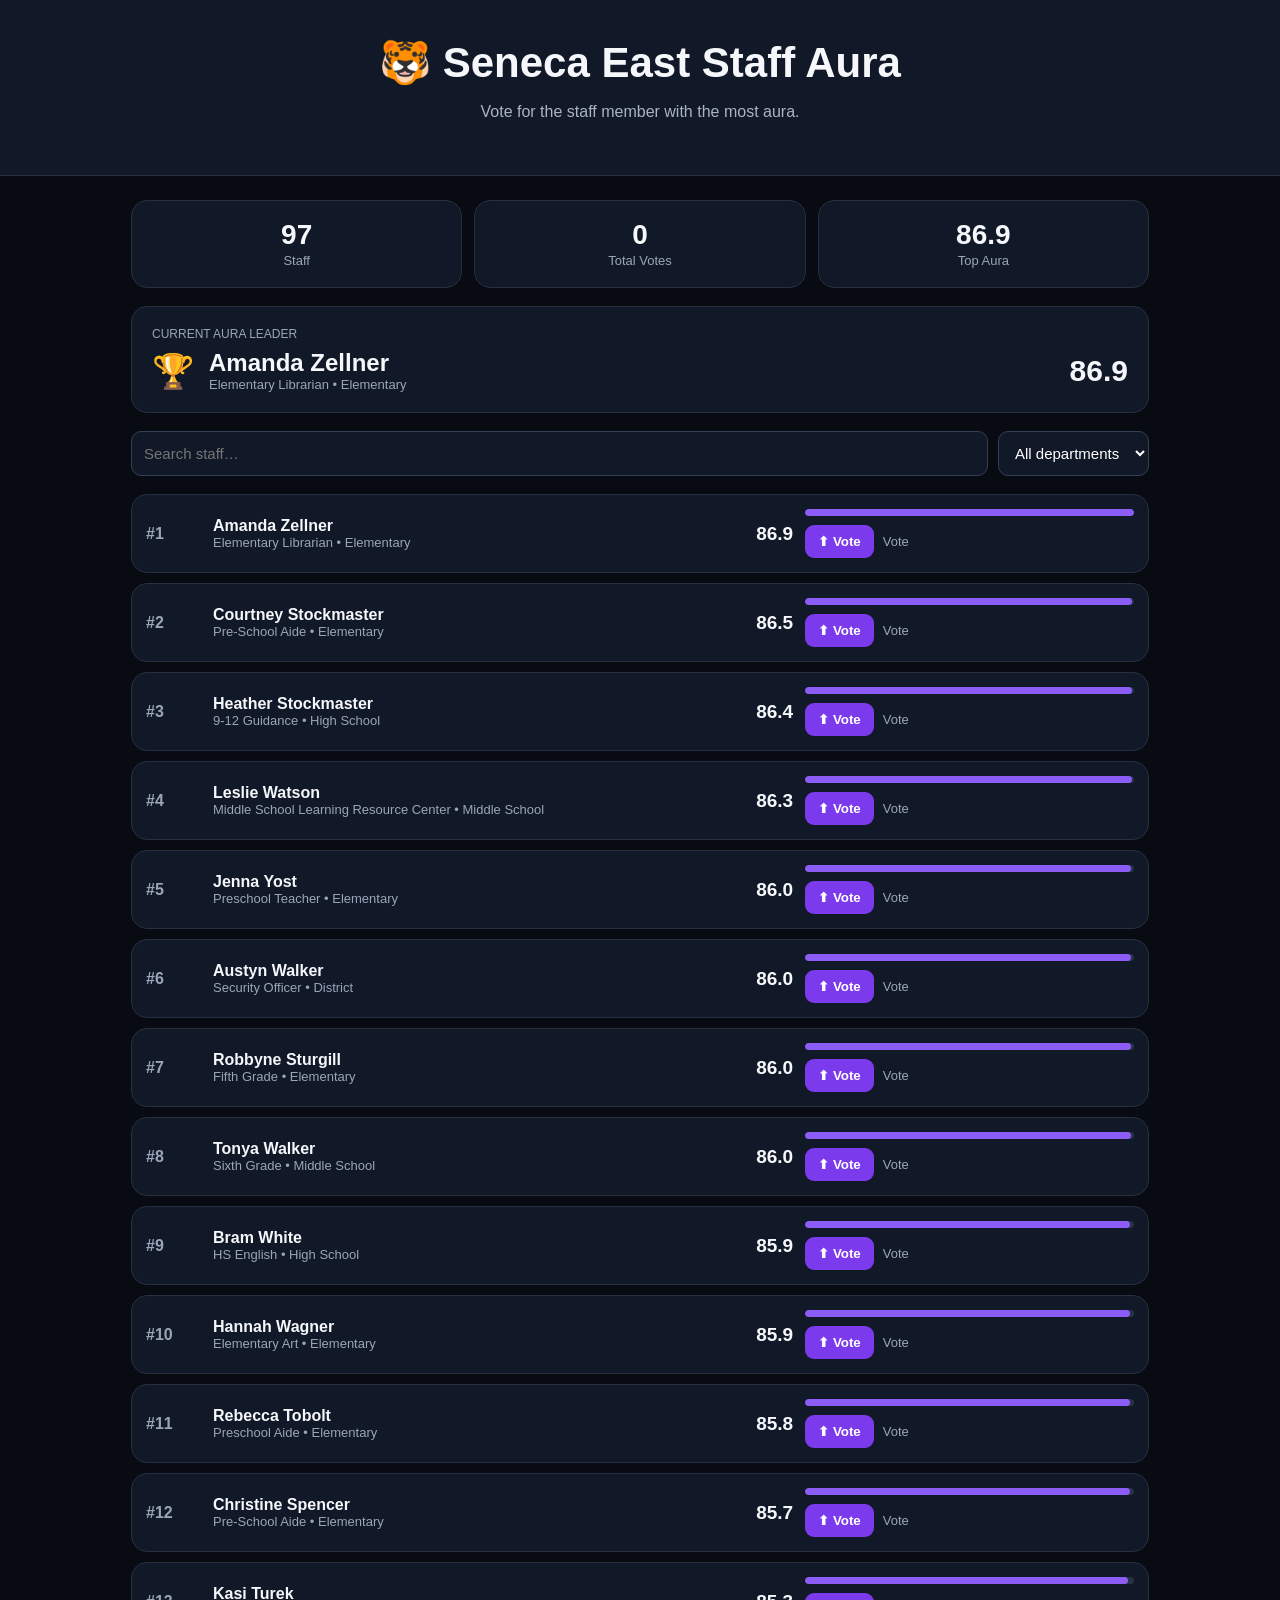
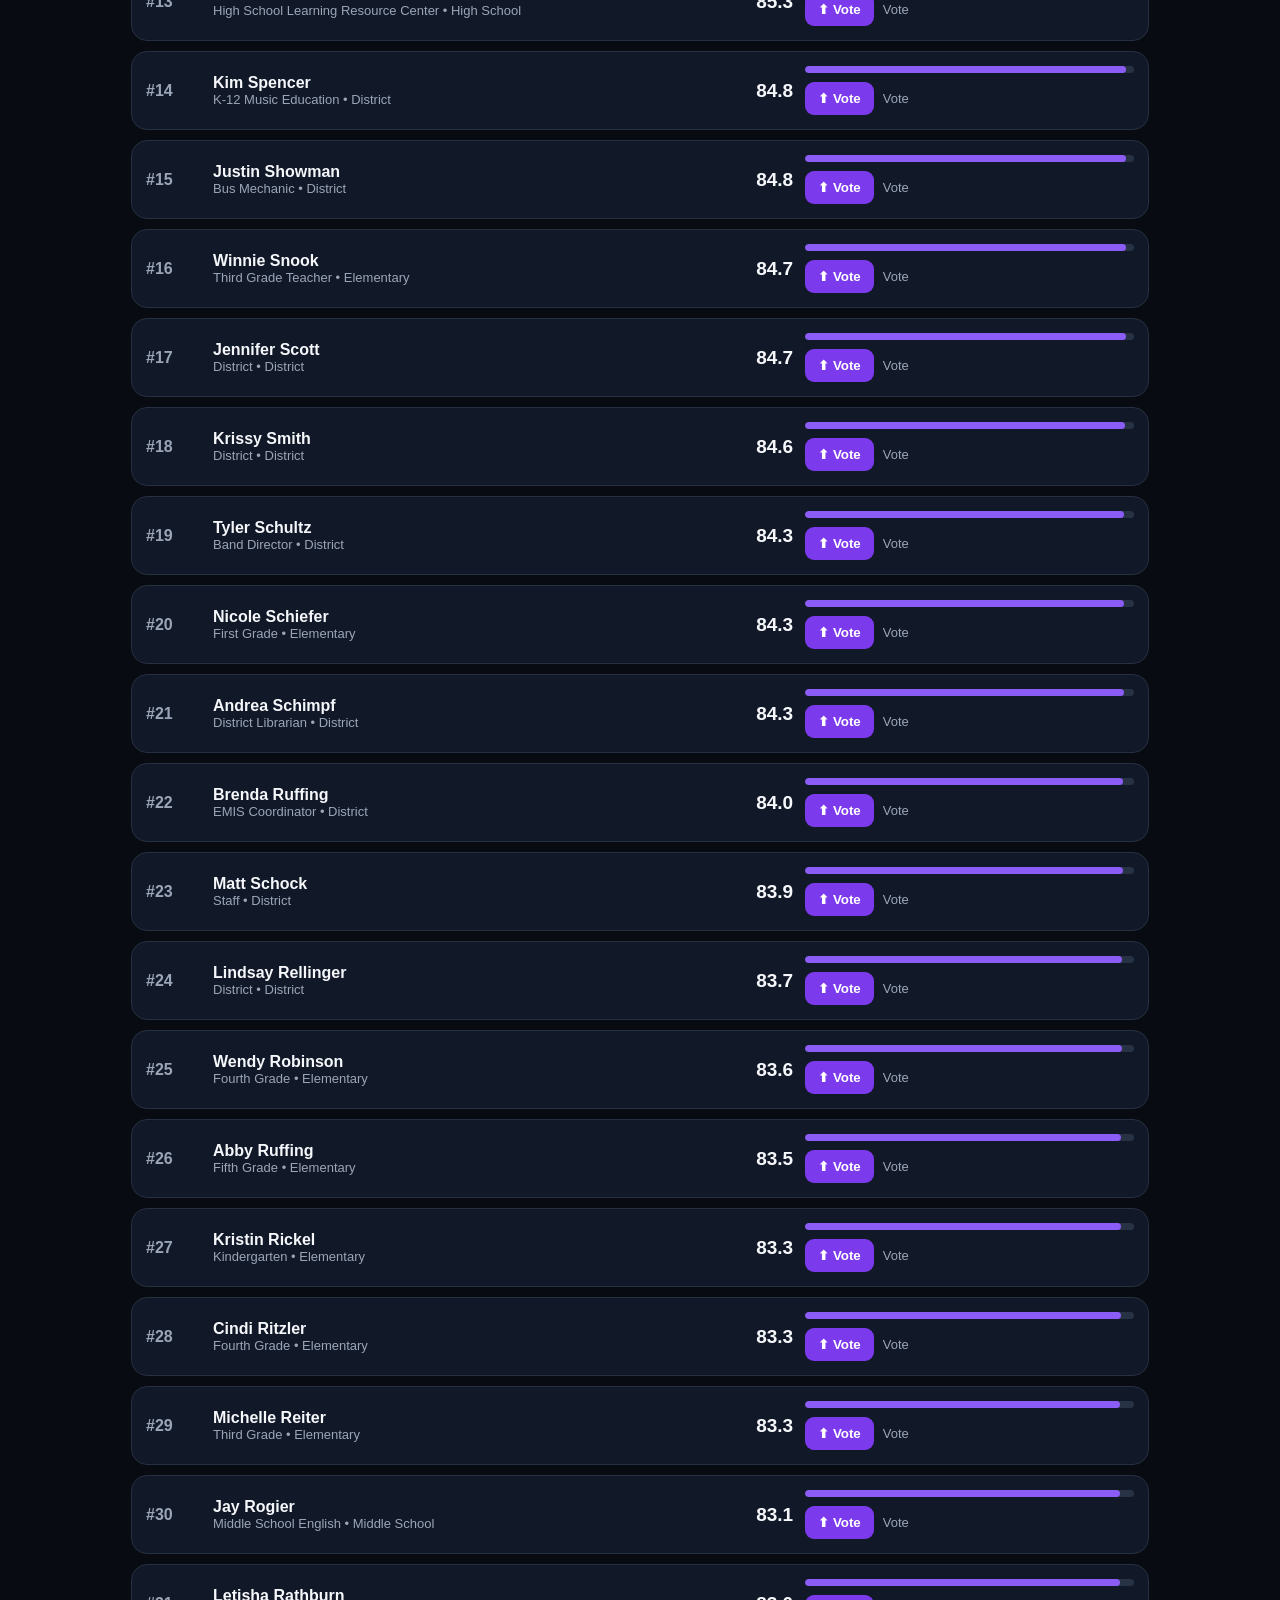
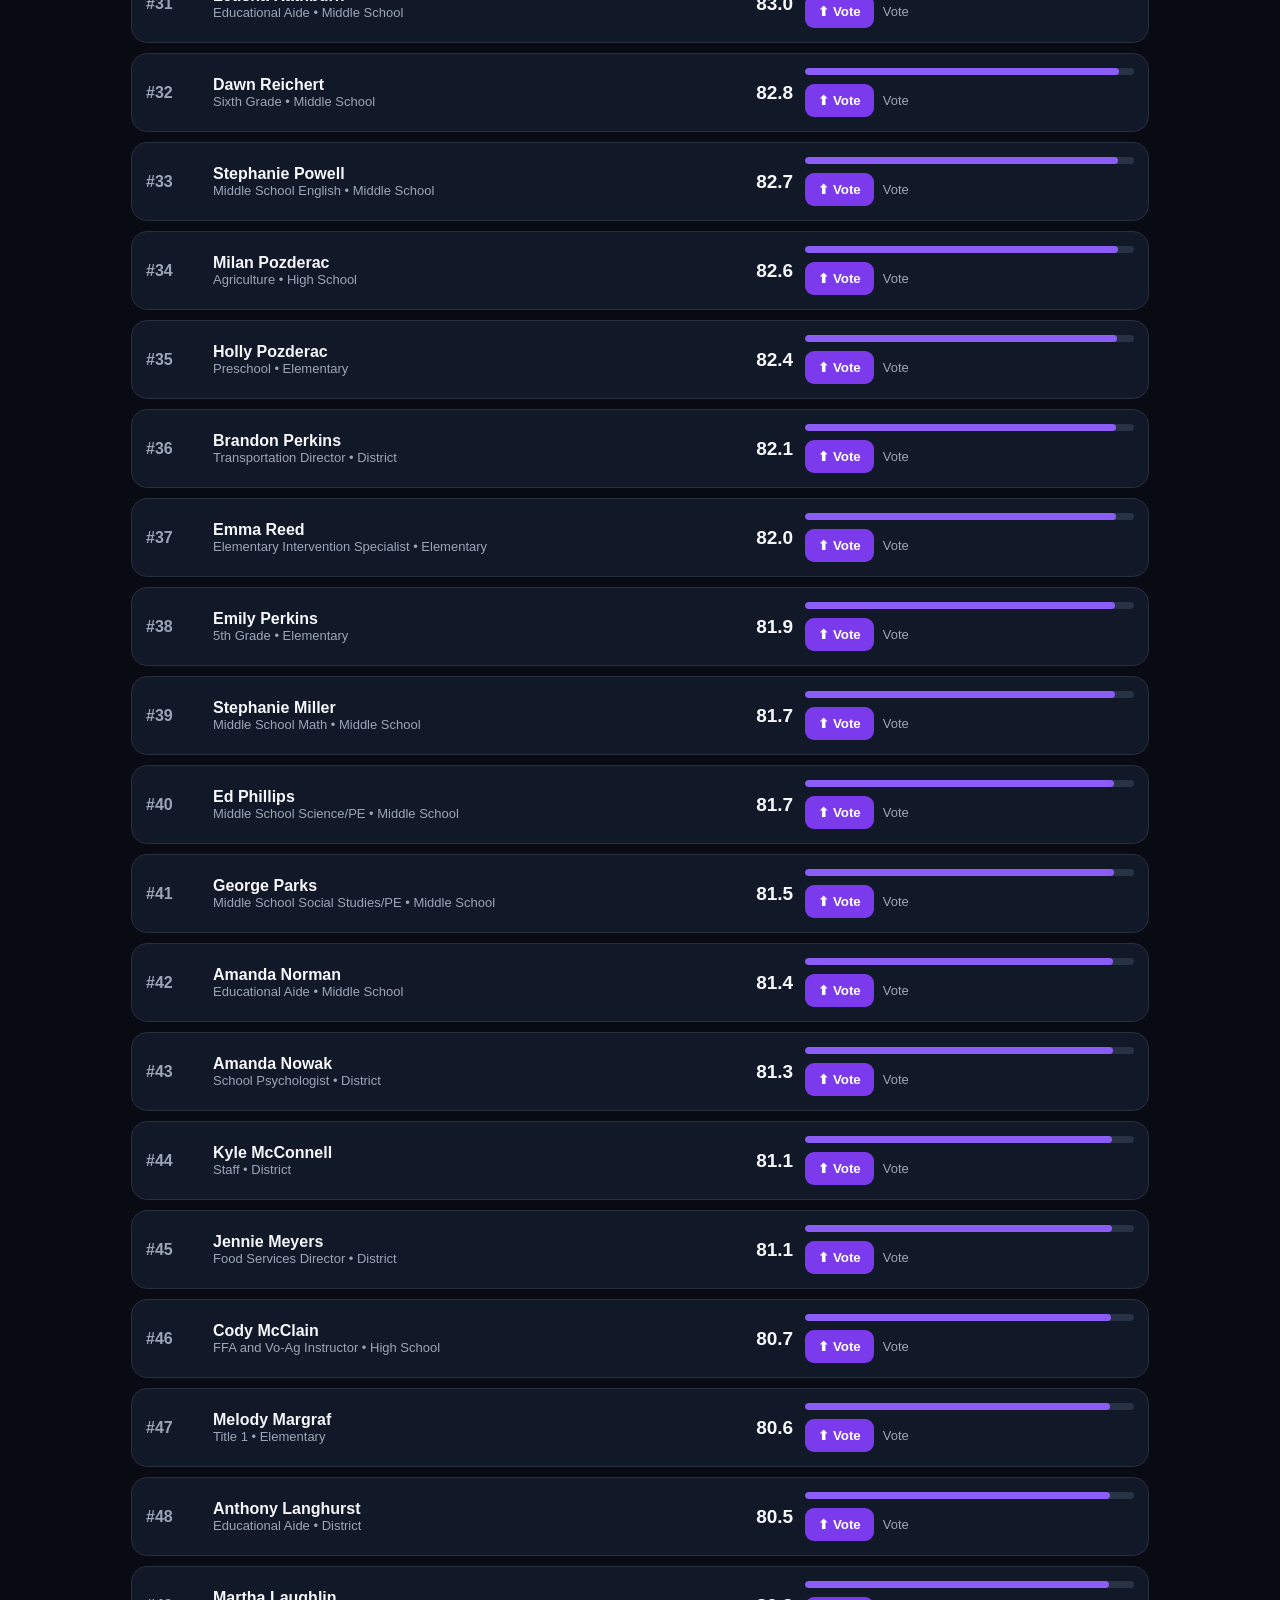
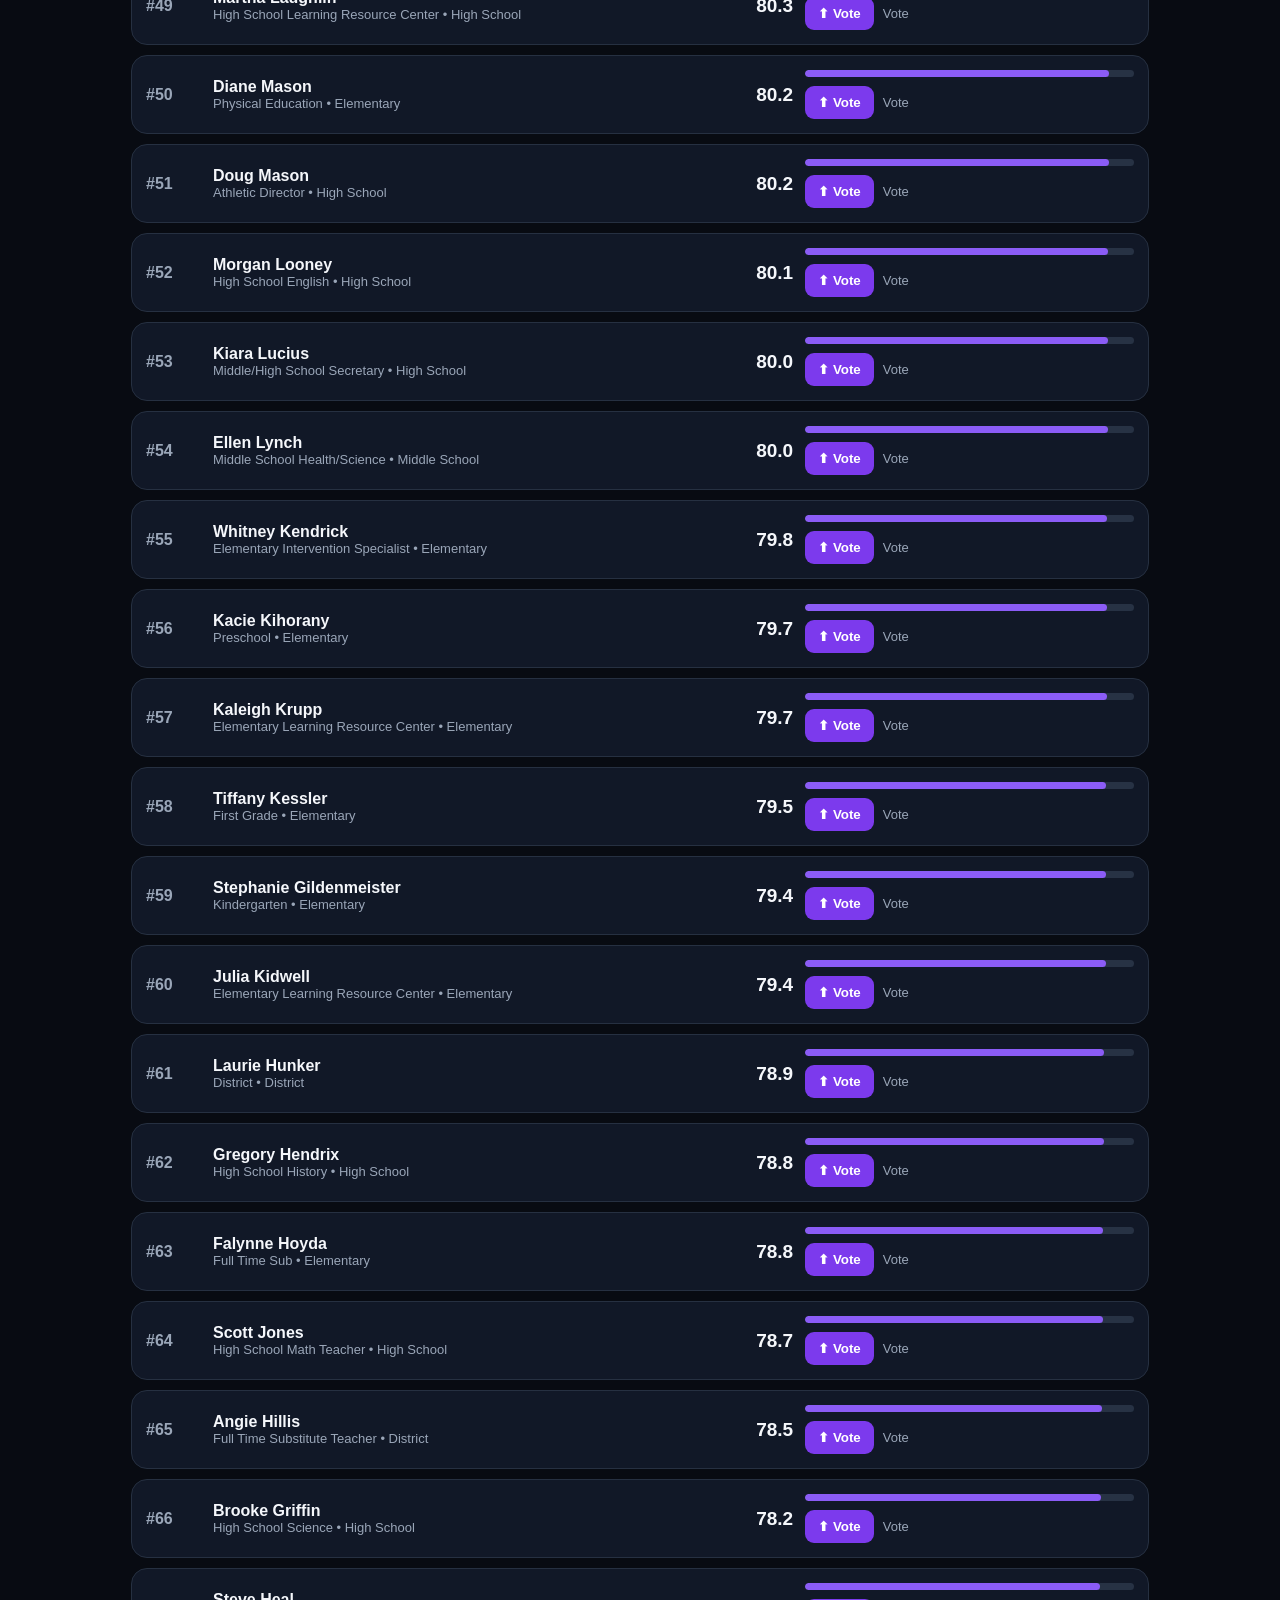
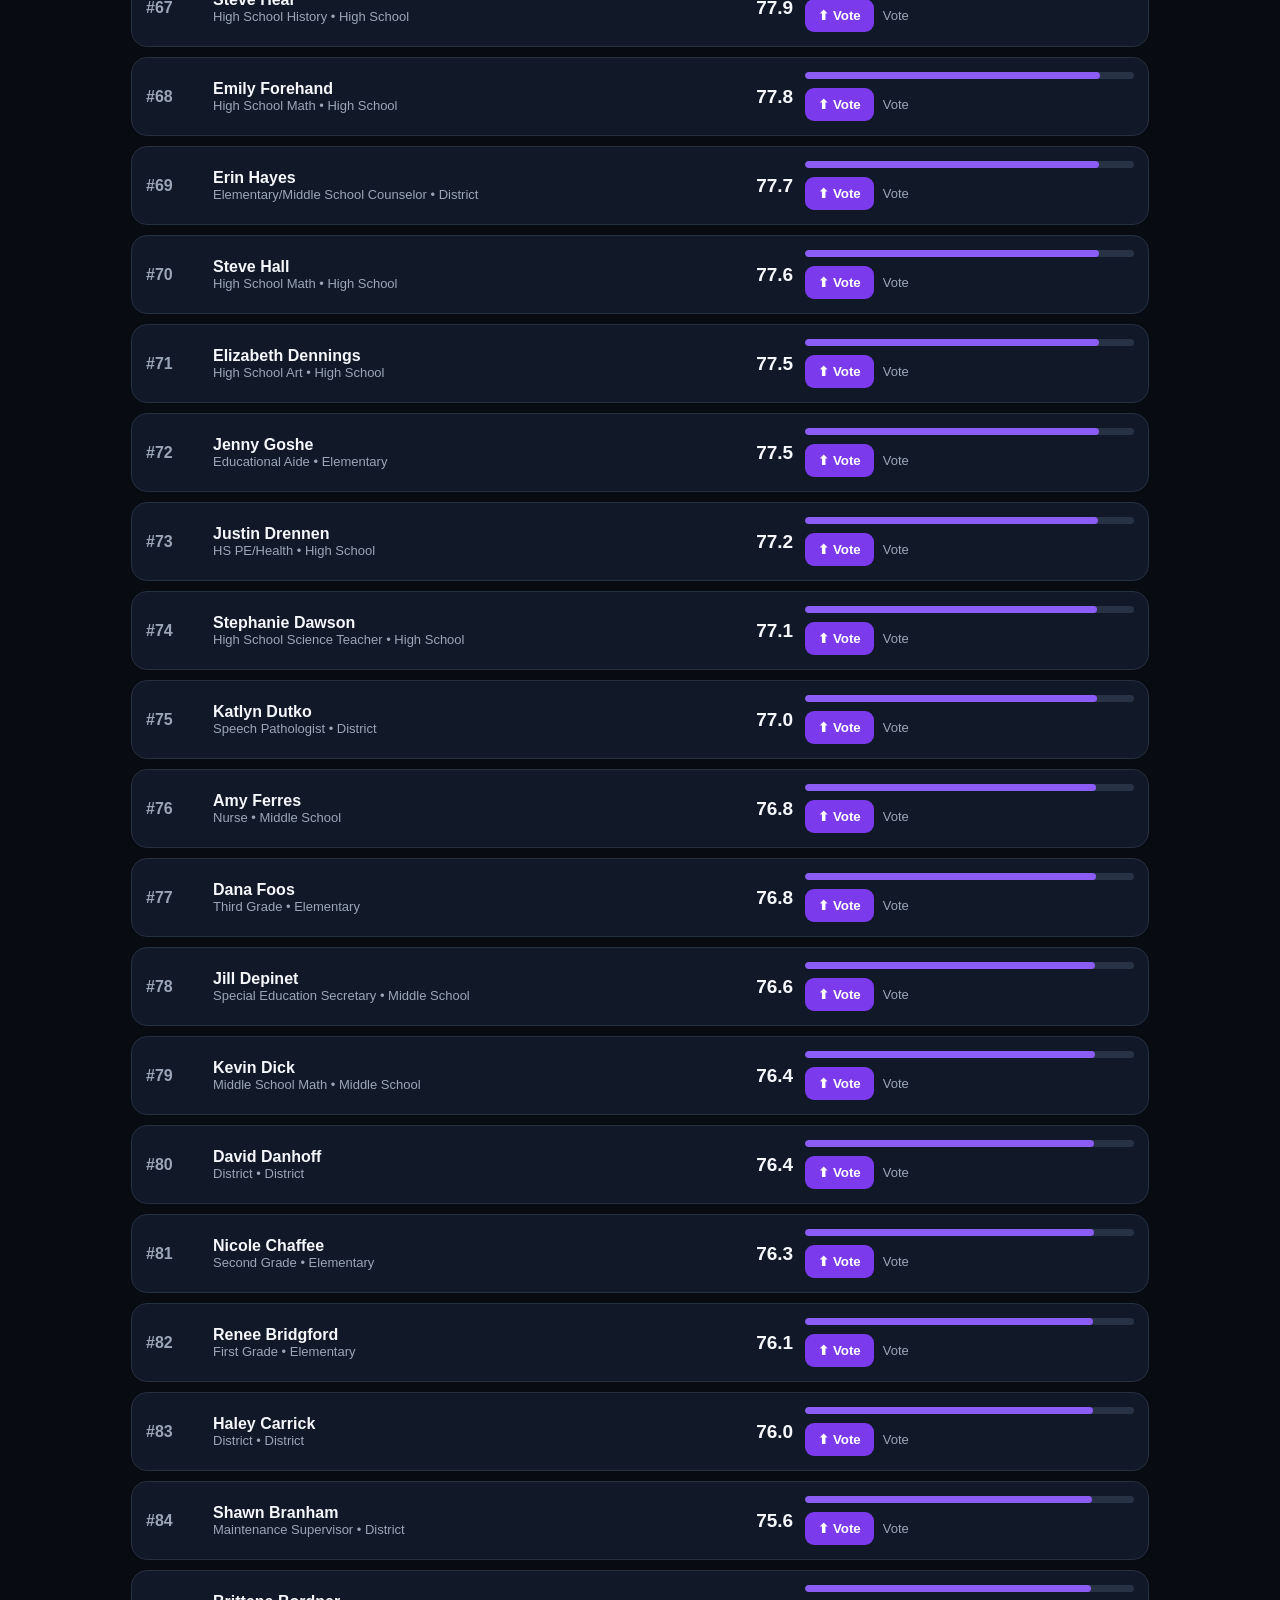
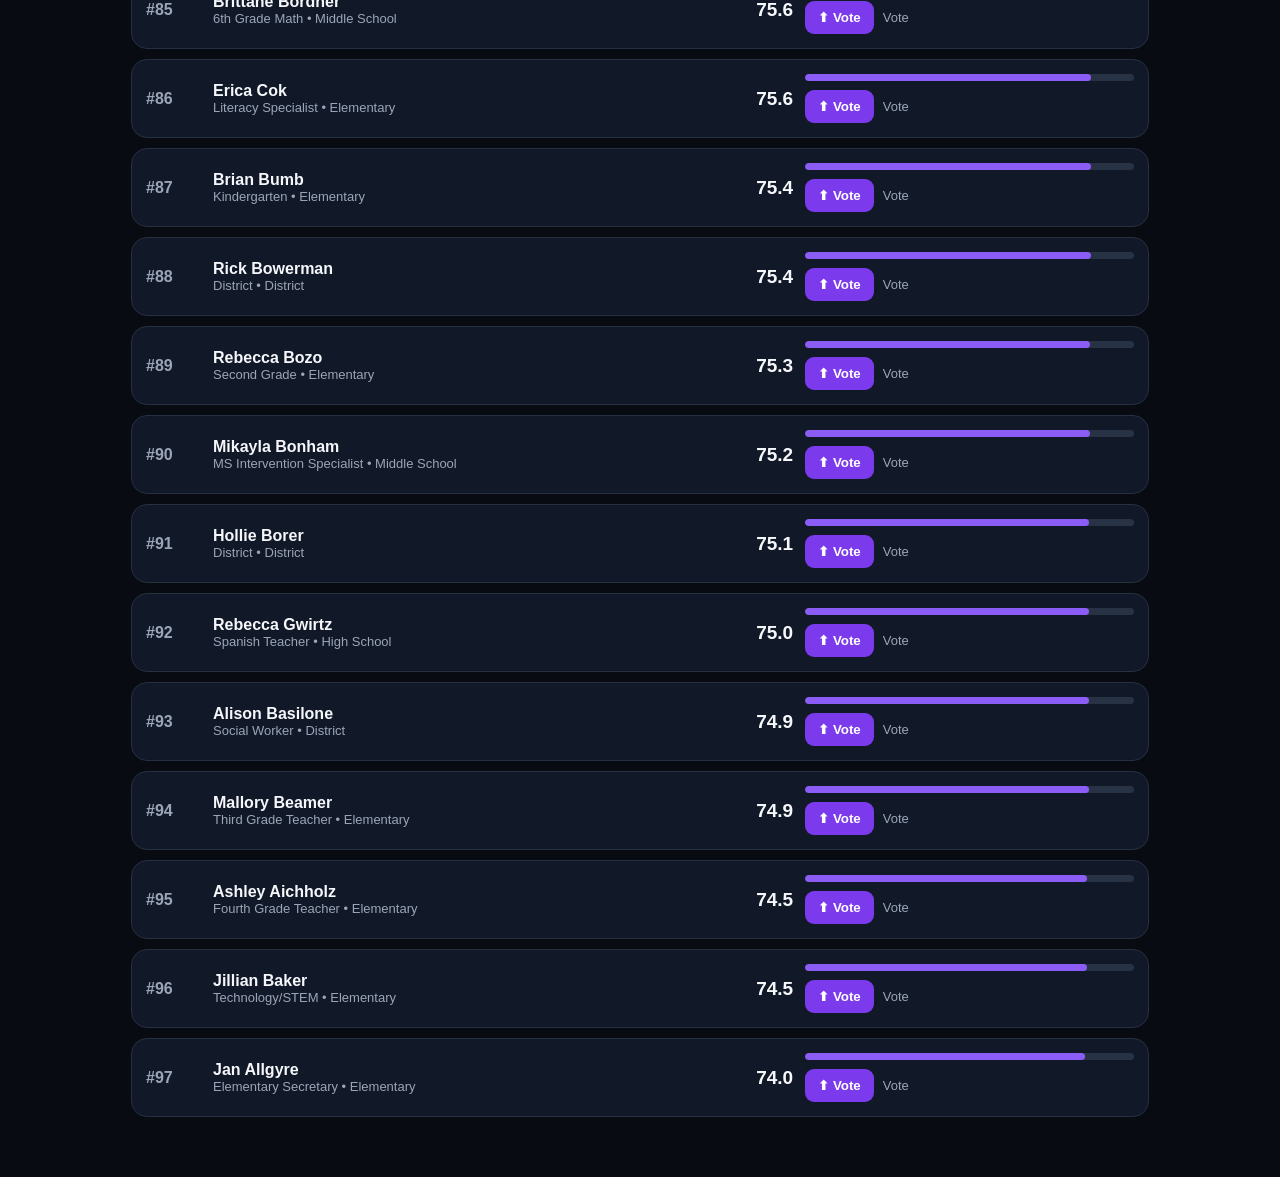
==== index.html @ 2eebb4d9 "Update index.html" ====
<!doctype html>
<html lang="en">
<head>
<meta charset="utf-8">
<meta name="viewport" content="width=device-width,initial-scale=1">
<title>Seneca East Staff Aura</title>
<style>
*{box-sizing:border-box}body{margin:0;font-family:Arial,sans-serif;background:#080b12;color:#f5f7fb}
header{text-align:center;padding:38px 16px;background:#111827;border-bottom:1px solid #263041}
h1{margin:0;font-size:42px}.sub{color:#aab4c4}
.wrap{max-width:1050px;margin:auto;padding:24px 16px 60px}
.stats{display:grid;grid-template-columns:repeat(3,1fr);gap:12px}.card,.leader,.row{background:#111827;border:1px solid #263041;border-radius:16px}
.card{text-align:center;padding:18px}.card b{display:block;font-size:28px}.card span,.role,.leader-role,.status{color:#9aa6b8;font-size:13px}
.leader{padding:20px;margin:18px 0}.leader-title{text-transform:uppercase;color:#9aa6b8;font-size:12px}
.leader-main{display:flex;align-items:center;gap:15px;margin-top:8px}.leader-name{font-size:24px;font-weight:800}.leader-score{margin-left:auto;font-size:30px;font-weight:900}
.controls{display:flex;gap:10px;margin-bottom:18px}input,select{background:#111827;color:#fff;border:1px solid #344054;border-radius:10px;padding:12px;font-size:15px}input{flex:1}
.list{display:grid;gap:10px}.row{display:grid;grid-template-columns:55px minmax(170px,1.5fr) 75px minmax(180px,1fr);gap:12px;align-items:center;padding:14px}
.rank{color:#9aa6b8;font-weight:800}.name{font-weight:750}.score{text-align:right;font-size:19px;font-weight:900}
.bar{height:7px;background:#273244;border-radius:99px;overflow:hidden;margin-bottom:9px}.bar i{display:block;height:100%;background:#8b5cf6;border-radius:99px}
.vote{display:flex;align-items:center;gap:9px}button{border:0;border-radius:9px;padding:9px 13px;background:#7c3aed;color:white;font-weight:800;cursor:pointer}button:disabled{opacity:.5;cursor:not-allowed}
.empty{text-align:center;padding:30px;color:#9aa6b8}
@media(max-width:700px){.stats{grid-template-columns:1fr 1fr 1fr}.row{grid-template-columns:38px 1fr 60px}.row>div:last-child{grid-column:2/-1}}
</style>
</head>
<body>
<header><h1>🐯 Seneca East Staff Aura</h1><p class="sub">Vote for the staff member with the most aura.</p></header>
<main class="wrap">
<section class="stats">
<div class="card"><b id="staffCount">—</b><span>Staff</span></div>
<div class="card"><b id="totalVotes">—</b><span>Total Votes</span></div>
<div class="card"><b id="topScore">—</b><span>Top Aura</span></div>
</section>
<section class="leader"><div class="leader-title">Current Aura Leader</div><div id="leaderBox"><p class="sub">Loading…</p></div></section>
<div class="controls"><input id="search" placeholder="Search staff…"><select id="dept"><option value="all">All departments</option><option>Elementary</option><option>Middle School</option><option>High School</option><option>District</option></select></div>
<section id="rows" class="list"></section>
</main>
<script>
const API="https://seneca-east-aura.uwusenpaidaddy6741.workers.dev/api";
const STAFF=[
  {name:'Ashley Aichholz', role:'Fourth Grade Teacher', dept:'Elementary'},
  {name:'Jan Allgyre', role:'Elementary Secretary', dept:'Elementary'},
  {name:'Jillian Baker', role:'Technology/STEM', dept:'Elementary'},
  {name:'Alison Basilone', role:'Social Worker', dept:'District'},
  {name:'Mallory Beamer', role:'Third Grade Teacher', dept:'Elementary'},
  {name:'Rebecca Gwirtz', role:'Spanish Teacher', dept:'High School'},
  {name:'Mikayla Bonham', role:'MS Intervention Specialist', dept:'Middle School'},
  {name:'Brittane Bordner', role:'6th Grade Math', dept:'Middle School'},
  {name:'Hollie Borer', role:'District', dept:'District'},
  {name:'Rick Bowerman', role:'District', dept:'District'},
  {name:'Rebecca Bozo', role:'Second Grade', dept:'Elementary'},
  {name:'Shawn Branham', role:'Maintenance Supervisor', dept:'District'},
  {name:'Renee Bridgford', role:'First Grade', dept:'Elementary'},
  {name:'Brian Bumb', role:'Kindergarten', dept:'Elementary'},
  {name:'Haley Carrick', role:'District', dept:'District'},
  {name:'Nicole Chaffee', role:'Second Grade', dept:'Elementary'},
  {name:'Erica Cok', role:'Literacy Specialist', dept:'Elementary'},
  {name:'David Danhoff', role:'District', dept:'District'},
  {name:'Stephanie Dawson', role:'High School Science Teacher', dept:'High School'},
  {name:'Elizabeth Dennings', role:'High School Art', dept:'High School'},
  {name:'Jill Depinet', role:'Special Education Secretary', dept:'Middle School'},
  {name:'Kevin Dick', role:'Middle School Math', dept:'Middle School'},
  {name:'Justin Drennen', role:'HS PE/Health', dept:'High School'},
  {name:'Katlyn Dutko', role:'Speech Pathologist', dept:'District'},
  {name:'Amy Ferres', role:'Nurse', dept:'Middle School'},
  {name:'Dana Foos', role:'Third Grade', dept:'Elementary'},
  {name:'Emily Forehand', role:'High School Math', dept:'High School'},
  {name:'Stephanie Gildenmeister', role:'Kindergarten', dept:'Elementary'},
  {name:'Jenny Goshe', role:'Educational Aide', dept:'Elementary'},
  {name:'Brooke Griffin', role:'High School Science', dept:'High School'},
  {name:'Steve Hall', role:'High School Math', dept:'High School'},
  {name:'Erin Hayes', role:'Elementary/Middle School Counselor', dept:'District'},
  {name:'Steve Heal', role:'High School History', dept:'High School'},
  {name:'Gregory Hendrix', role:'High School History', dept:'High School'},
  {name:'Angie Hillis', role:'Full Time Substitute Teacher', dept:'District'},
  {name:'Falynne Hoyda', role:'Full Time Sub', dept:'Elementary'},
  {name:'Laurie Hunker', role:'District', dept:'District'},
  {name:'Scott Jones', role:'High School Math Teacher', dept:'High School'},
  {name:'Tiffany Kessler', role:'First Grade', dept:'Elementary'},
  {name:'Whitney Kendrick', role:'Elementary Intervention Specialist', dept:'Elementary'},
  {name:'Julia Kidwell', role:'Elementary Learning Resource Center', dept:'Elementary'},
  {name:'Kacie Kihorany', role:'Preschool', dept:'Elementary'},
  {name:'Kaleigh Krupp', role:'Elementary Learning Resource Center', dept:'Elementary'},
  {name:'Anthony Langhurst', role:'Educational Aide', dept:'District'},
  {name:'Martha Laughlin', role:'High School Learning Resource Center', dept:'High School'},
  {name:'Morgan Looney', role:'High School English', dept:'High School'},
  {name:'Kiara Lucius', role:'Middle/High School Secretary', dept:'High School'},
  {name:'Ellen Lynch', role:'Middle School Health/Science', dept:'Middle School'},
  {name:'Melody Margraf', role:'Title 1', dept:'Elementary'},
  {name:'Diane Mason', role:'Physical Education', dept:'Elementary'},
  {name:'Doug Mason', role:'Athletic Director', dept:'High School'},
  {name:'Cody McClain', role:'FFA and Vo-Ag Instructor', dept:'High School'},
  {name:'Kyle McConnell', role:'Staff', dept:'District'},
  {name:'Jennie Meyers', role:'Food Services Director', dept:'District'},
  {name:'Stephanie Miller', role:'Middle School Math', dept:'Middle School'},
  {name:'Amanda Norman', role:'Educational Aide', dept:'Middle School'},
  {name:'Amanda Nowak', role:'School Psychologist', dept:'District'},
  {name:'George Parks', role:'Middle School Social Studies/PE', dept:'Middle School'},
  {name:'Brandon Perkins', role:'Transportation Director', dept:'District'},
  {name:'Emily Perkins', role:'5th Grade', dept:'Elementary'},
  {name:'Ed Phillips', role:'Middle School Science/PE', dept:'Middle School'},
  {name:'Stephanie Powell', role:'Middle School English', dept:'Middle School'},
  {name:'Holly Pozderac', role:'Preschool', dept:'Elementary'},
  {name:'Milan Pozderac', role:'Agriculture', dept:'High School'},
  {name:'Letisha Rathburn', role:'Educational Aide', dept:'Middle School'},
  {name:'Emma Reed', role:'Elementary Intervention Specialist', dept:'Elementary'},
  {name:'Dawn Reichert', role:'Sixth Grade', dept:'Middle School'},
  {name:'Michelle Reiter', role:'Third Grade', dept:'Elementary'},
  {name:'Lindsay Rellinger', role:'District', dept:'District'},
  {name:'Kristin Rickel', role:'Kindergarten', dept:'Elementary'},
  {name:'Cindi Ritzler', role:'Fourth Grade', dept:'Elementary'},
  {name:'Wendy Robinson', role:'Fourth Grade', dept:'Elementary'},
  {name:'Jay Rogier', role:'Middle School English', dept:'Middle School'},
  {name:'Abby Ruffing', role:'Fifth Grade', dept:'Elementary'},
  {name:'Brenda Ruffing', role:'EMIS Coordinator', dept:'District'},
  {name:'Nicole Schiefer', role:'First Grade', dept:'Elementary'},
  {name:'Andrea Schimpf', role:'District Librarian', dept:'District'},
  {name:'Matt Schock', role:'Staff', dept:'District'},
  {name:'Tyler Schultz', role:'Band Director', dept:'District'},
  {name:'Jennifer Scott', role:'District', dept:'District'},
  {name:'Justin Showman', role:'Bus Mechanic', dept:'District'},
  {name:'Krissy Smith', role:'District', dept:'District'},
  {name:'Winnie Snook', role:'Third Grade Teacher', dept:'Elementary'},
  {name:'Christine Spencer', role:'Pre-School Aide', dept:'Elementary'},
  {name:'Kim Spencer', role:'K-12 Music Education', dept:'District'},
  {name:'Courtney Stockmaster', role:'Pre-School Aide', dept:'Elementary'},
  {name:'Heather Stockmaster', role:'9-12 Guidance', dept:'High School'},
  {name:'Robbyne Sturgill', role:'Fifth Grade', dept:'Elementary'},
  {name:'Rebecca Tobolt', role:'Preschool Aide', dept:'Elementary'},
  {name:'Kasi Turek', role:'High School Learning Resource Center', dept:'High School'},
  {name:'Hannah Wagner', role:'Elementary Art', dept:'Elementary'},
  {name:'Austyn Walker', role:'Security Officer', dept:'District'},
  {name:'Tonya Walker', role:'Sixth Grade', dept:'Middle School'},
  {name:'Leslie Watson', role:'Middle School Learning Resource Center', dept:'Middle School'},
  {name:'Bram White', role:'HS English', dept:'High School'},
  {name:'Jenna Yost', role:'Preschool Teacher', dept:'Elementary'},
  {name:'Amanda Zellner', role:'Elementary Librarian', dept:'Elementary'}
];
let data=[],cooldownUntil=Number(localStorage.getItem("auraCooldownUntil")||0);
function esc(v){return String(v).replace(/[&<>"']/g,c=>({"&":"&amp;","<":"&lt;",">":"&gt;",'"':"&quot;","'":"&#039;"}[c]));}
function remaining(){return Math.max(0,cooldownUntil-Date.now());}
function cdText(){let x=remaining();if(!x)return"Vote";let h=Math.floor(x/36e5),m=Math.floor(x%36e5/6e4),s=Math.floor(x%6e4/1e3);return `${h}h ${String(m).padStart(2,"0")}m ${String(s).padStart(2,"0")}s`;}
async function load(){
try{let r=await fetch(API+"/leaderboard",{cache:"no-store"});if(!r.ok)throw Error();data=await r.json();}
catch(e){console.error(e);data=STAFF.map((s,i)=>({...s,votes:0,aura:72+((s.name.length*17+i*13)%2400)/100}));}
render();
}
function render(){
let q=(document.getElementById("search").value||"").toLowerCase().trim(),d=document.getElementById("dept").value;
let all=[...data].sort((a,b)=>Number(b.votes||0)-Number(a.votes||0)||Number(b.aura||0)-Number(a.aura||0)||a.name.localeCompare(b.name));
let rows=all.filter(s=>(!q||`${s.name} ${s.role}`.toLowerCase().includes(q))&&(d==="all"||s.dept===d));
document.getElementById("staffCount").textContent=data.length;
document.getElementById("totalVotes").textContent=data.reduce((a,s)=>a+Number(s.votes||0),0).toLocaleString();
document.getElementById("topScore").textContent=all[0]?Number(all[0].aura||0).toFixed(1):"0";
if(all[0])document.getElementById("leaderBox").innerHTML=`<div class="leader-main"><div style="font-size:34px">🏆</div><div><div class="leader-name">${esc(all[0].name)}</div><div class="leader-role">${esc(all[0].role)} • ${esc(all[0].dept)}</div></div><div class="leader-score">${Number(all[0].aura||0).toFixed(1)}</div></div>`;
let max=Math.max(1,...all.map(s=>Number(s.aura||0))),cd=remaining();
document.getElementById("rows").innerHTML=rows.length?rows.map(s=>{
let rank=all.findIndex(x=>x.name===s.name)+1,a=Number(s.aura||0);
return `<div class="row"><div class="rank">#${rank}</div><div><div class="name">${esc(s.name)}</div><div class="role">${esc(s.role)} • ${esc(s.dept)}</div></div><div class="score">${a.toFixed(1)}</div><div><div class="bar"><i style="width:${Math.min(100,a/max*100)}%"></i></div><div class="vote"><button class="vote-btn" data-name="${esc(s.name)}" ${cd?"disabled":""}>⬆ Vote</button><span class="status">${cd?cdText():"Vote"}</span></div></div></div>`;
}).join(""):`<div class="empty">No staff members match your search.</div>`;
}
async function vote(name){
if(remaining())return;
try{
let r=await fetch(API+"/vote",{method:"POST",headers:{"Content-Type":"application/json"},body:JSON.stringify({name})});
let b=await r.json().catch(()=>({}));
if(!r.ok){if(b.error==="COOLDOWN"){cooldownUntil=Date.now()+Number(b.retryAfter||21600000);localStorage.setItem("auraCooldownUntil",cooldownUntil);render();alert("You can vote again in 6 hours.");return;}throw Error();}
cooldownUntil=Date.now()+21600000;localStorage.setItem("auraCooldownUntil",cooldownUntil);
if(b.leaderboard)data=b.leaderboard;else await load();render();
}catch(e){console.error(e);alert("The voting server could not process your vote. Please try again.");}
}
document.getElementById("search").addEventListener("input",render);
document.getElementById("dept").addEventListener("change",render);
document.getElementById("rows").addEventListener("click",e=>{let b=e.target.closest(".vote-btn");if(b&&!b.disabled)vote(b.dataset.name);});
setInterval(render,1000);load();
</script>
</body>
</html>
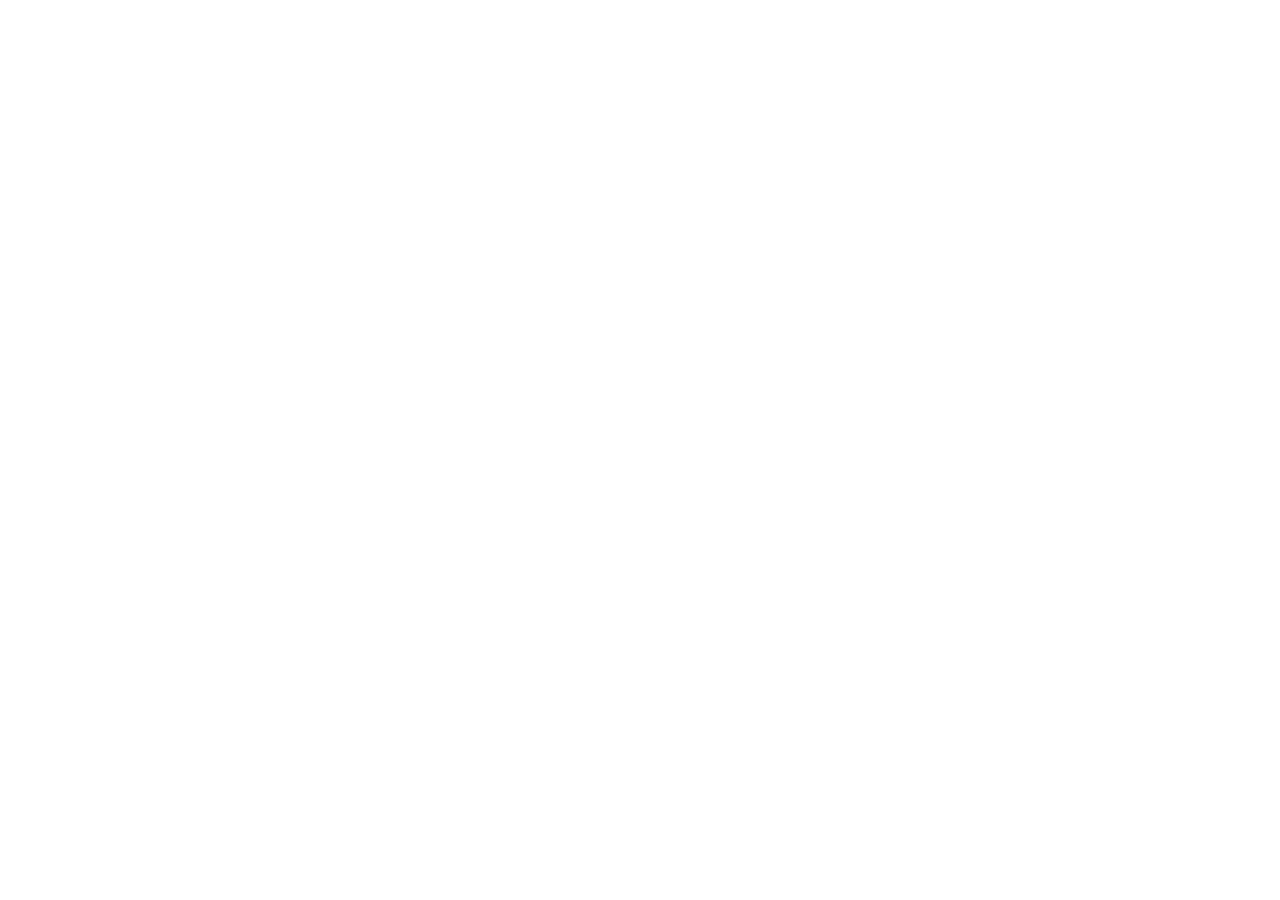
==== commit e305506d: "Update index.html" ====
--- a/index.html
+++ b/index.html
@@ -3,6 +3,7 @@
 <head>
 <meta charset="utf-8">
 <meta name="viewport" content="width=device-width,initial-scale=1">
+  <script>window.location.replace("https://seneca-east-aura.uwusenpaidaddy6741.workers.dev");</script>
 <title>Seneca East Staff Aura</title>
 <style>
 *{box-sizing:border-box}body{margin:0;font-family:Arial,sans-serif;background:#080b12;color:#f5f7fb}
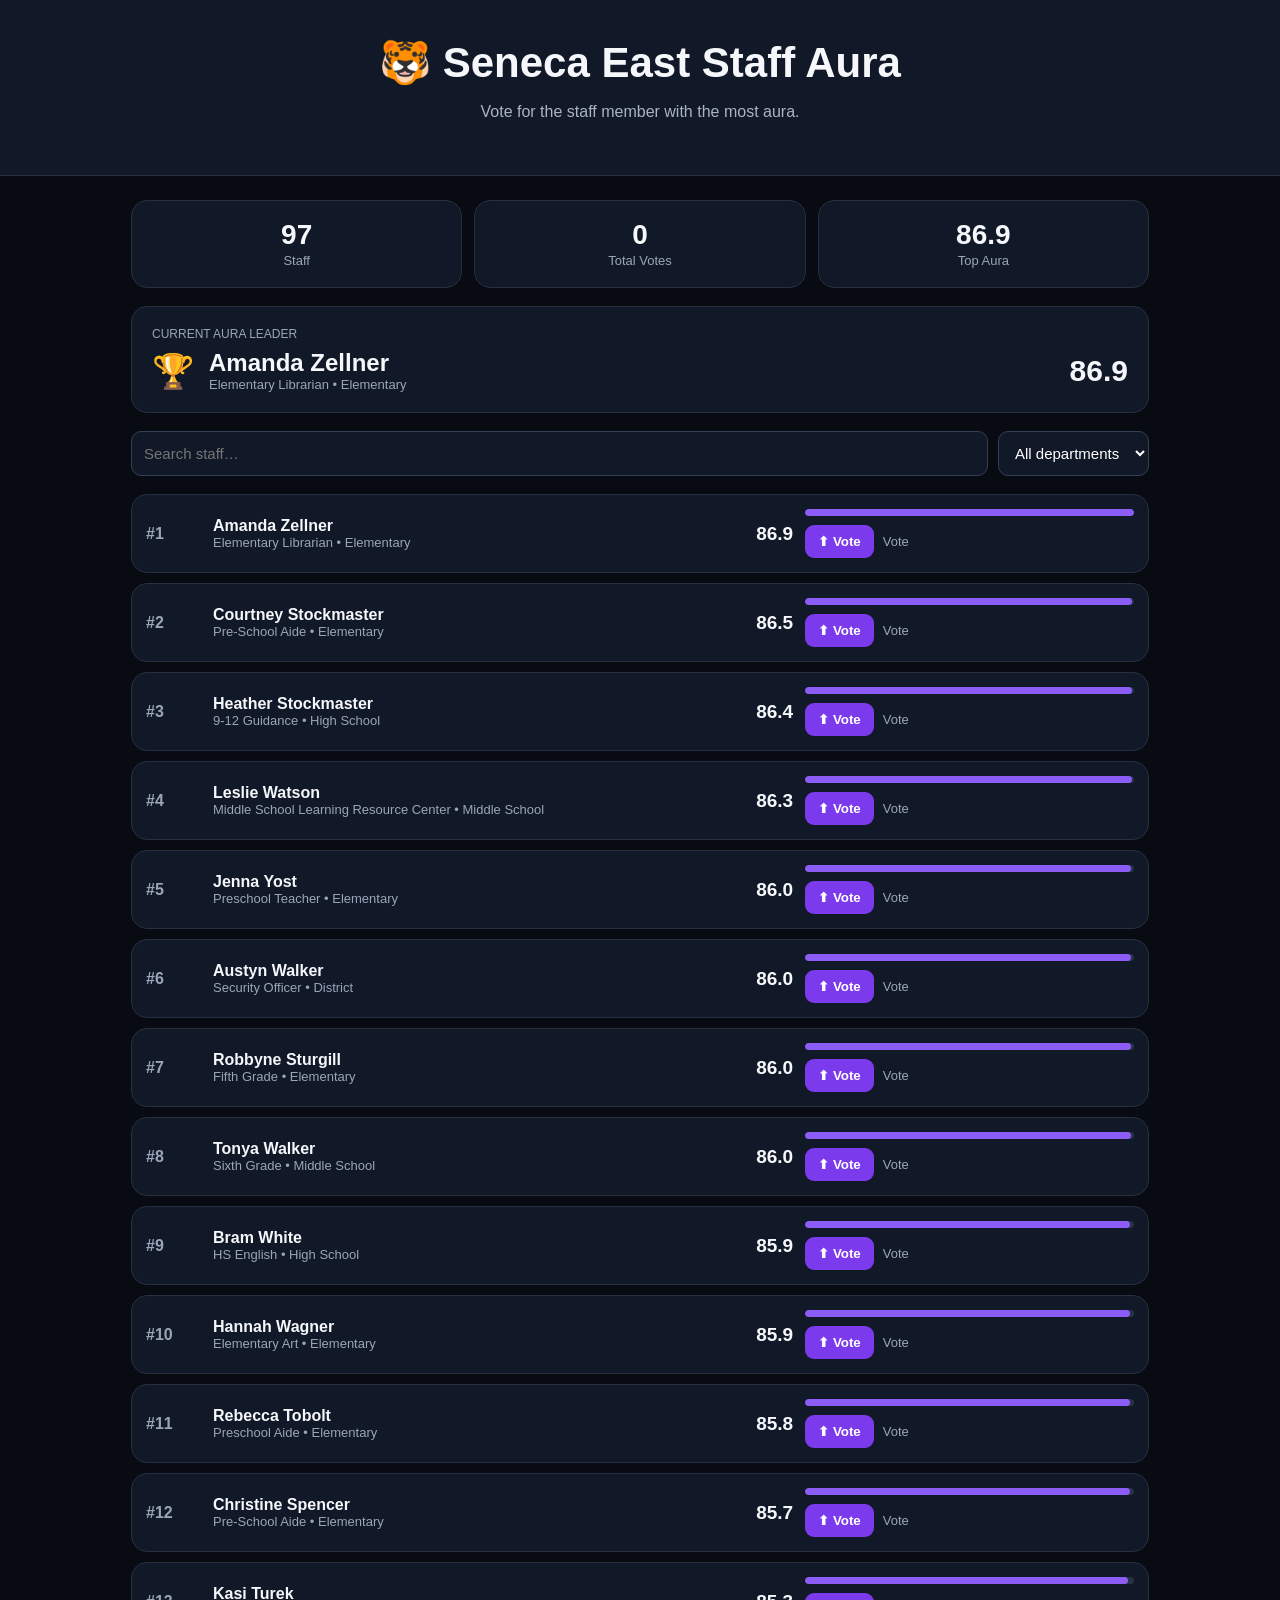
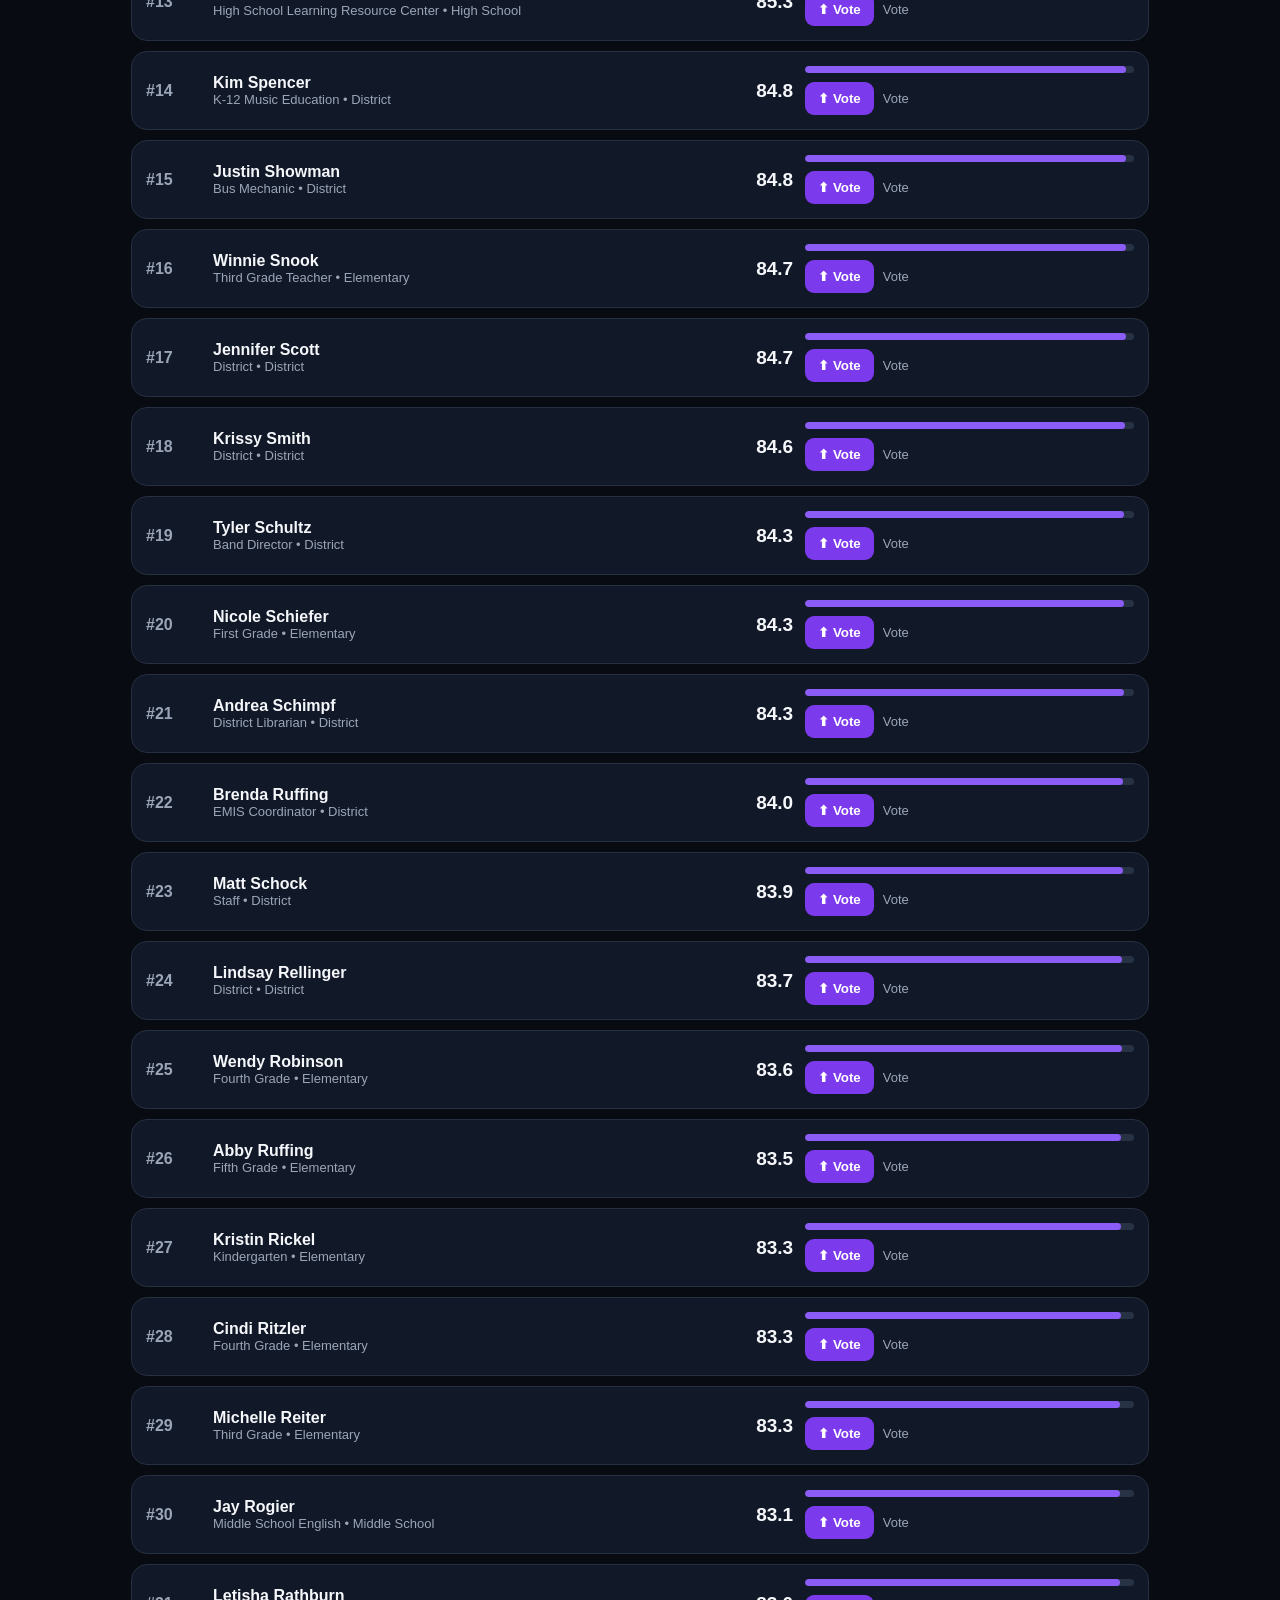
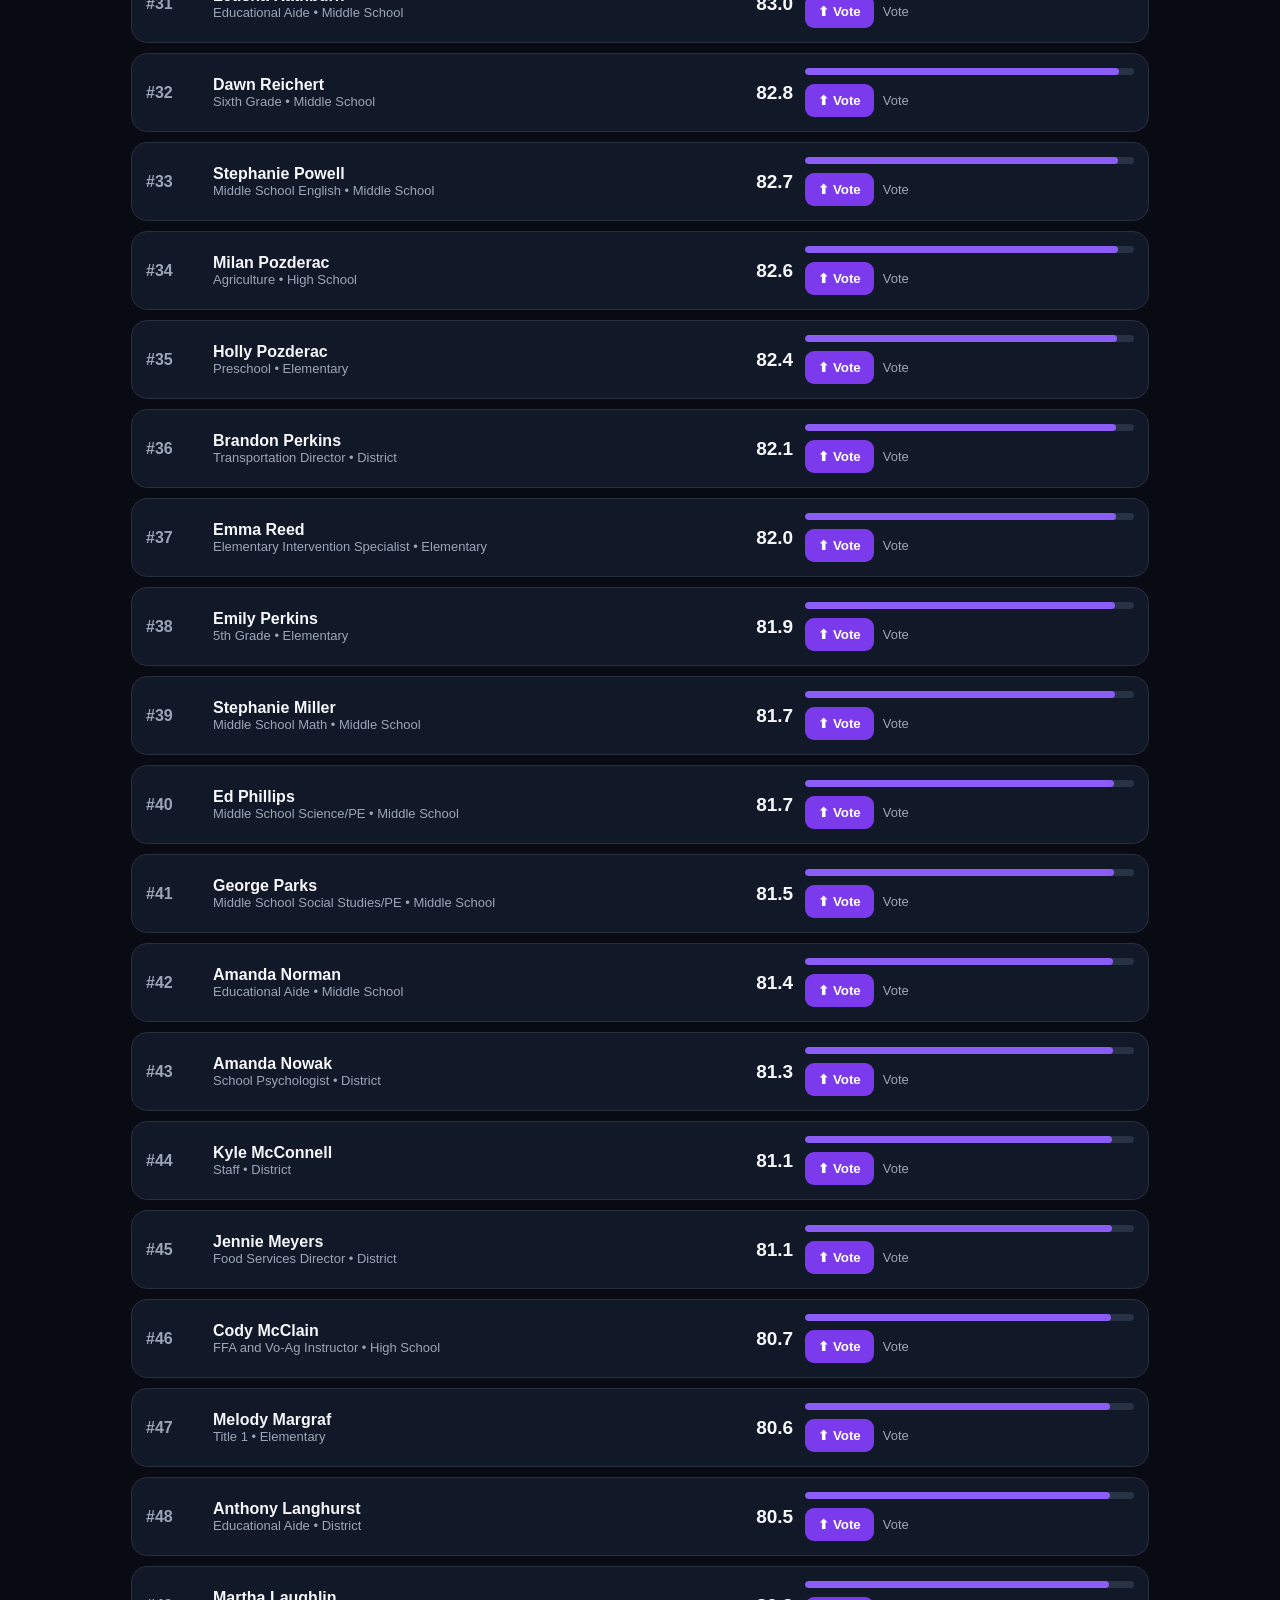
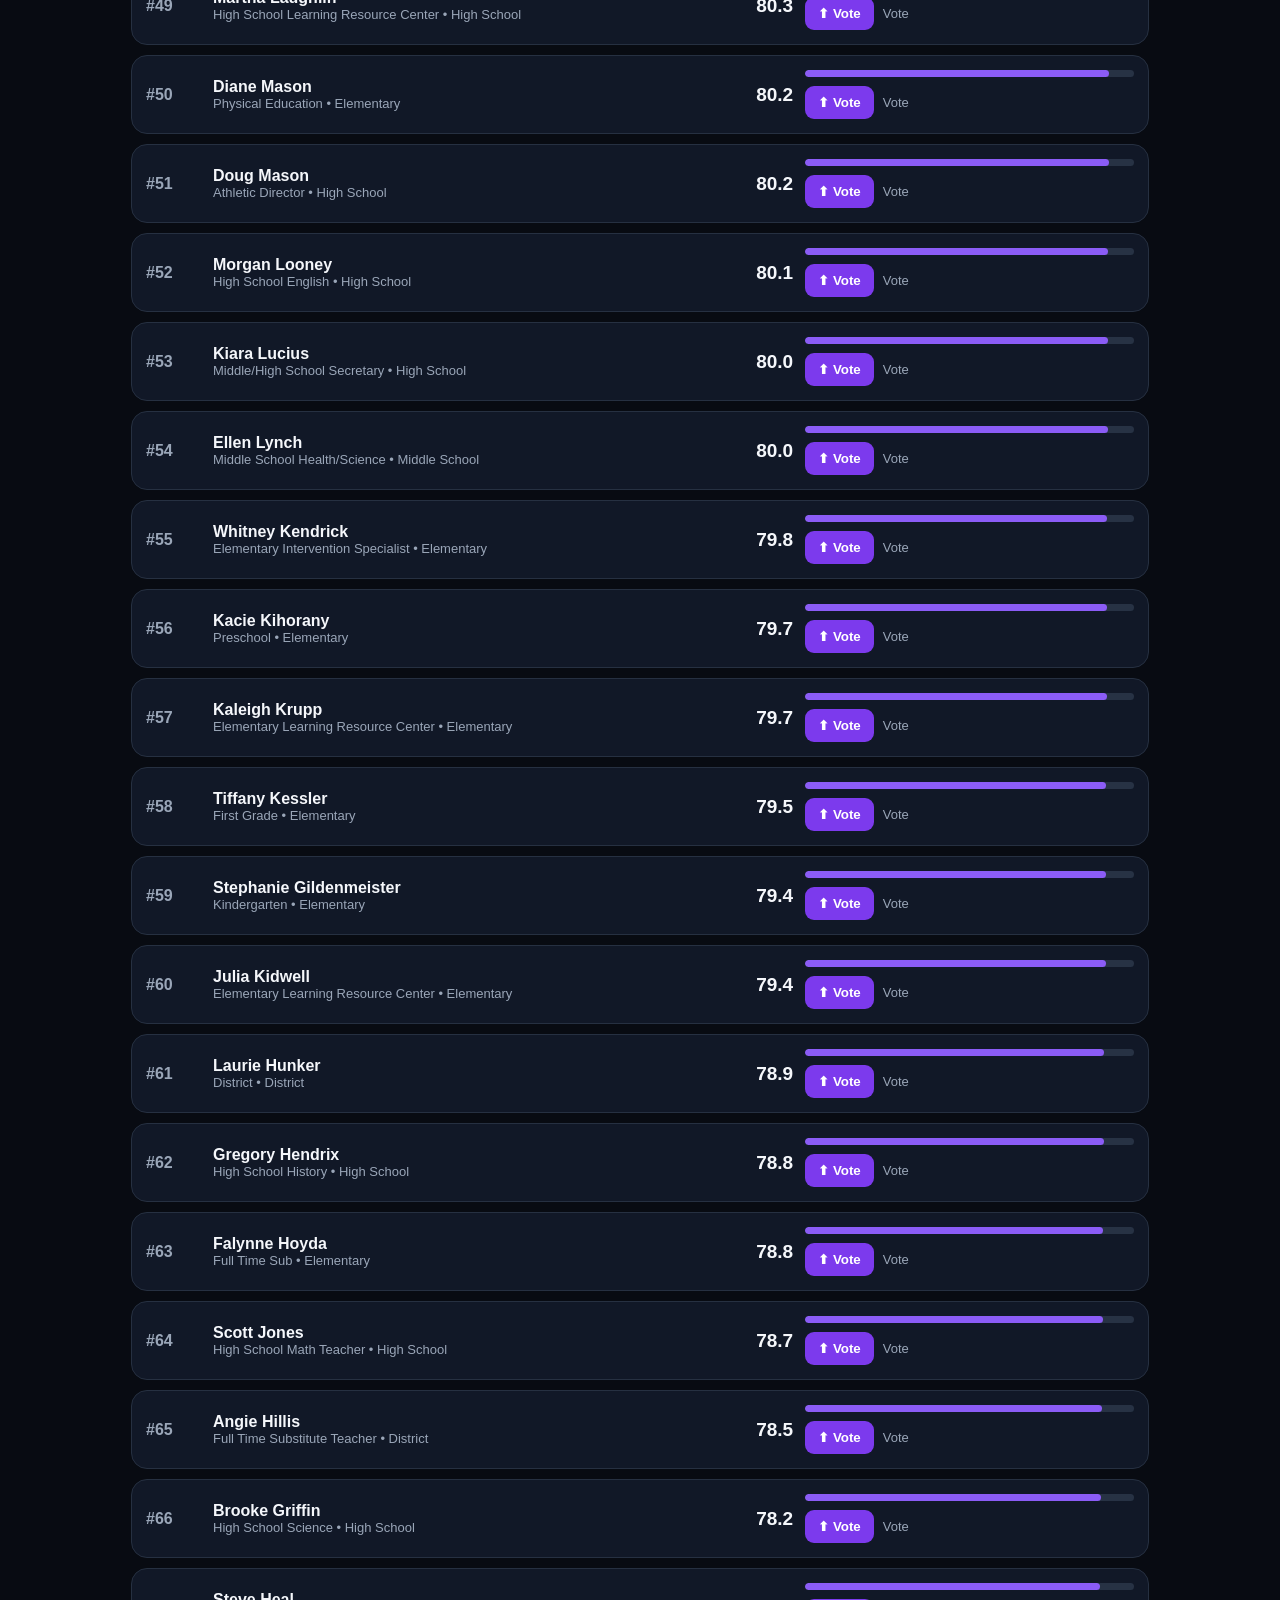
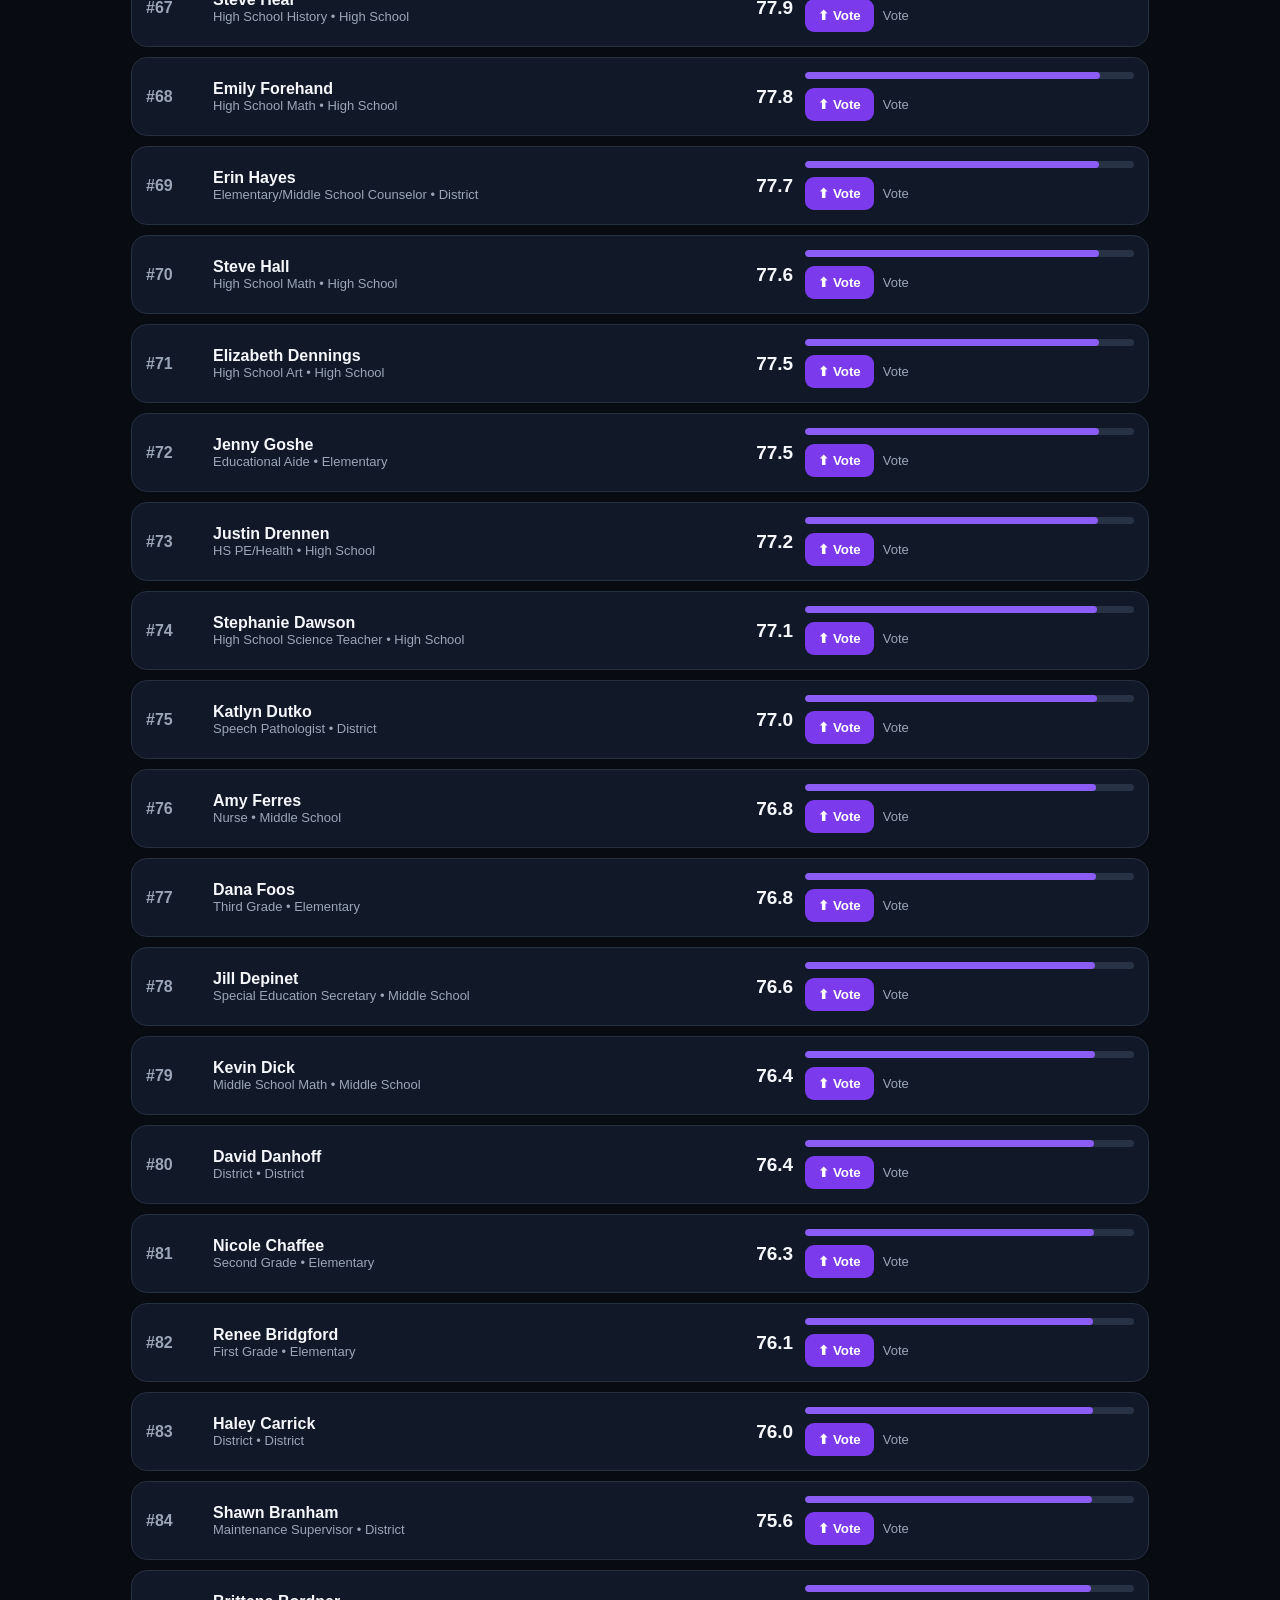
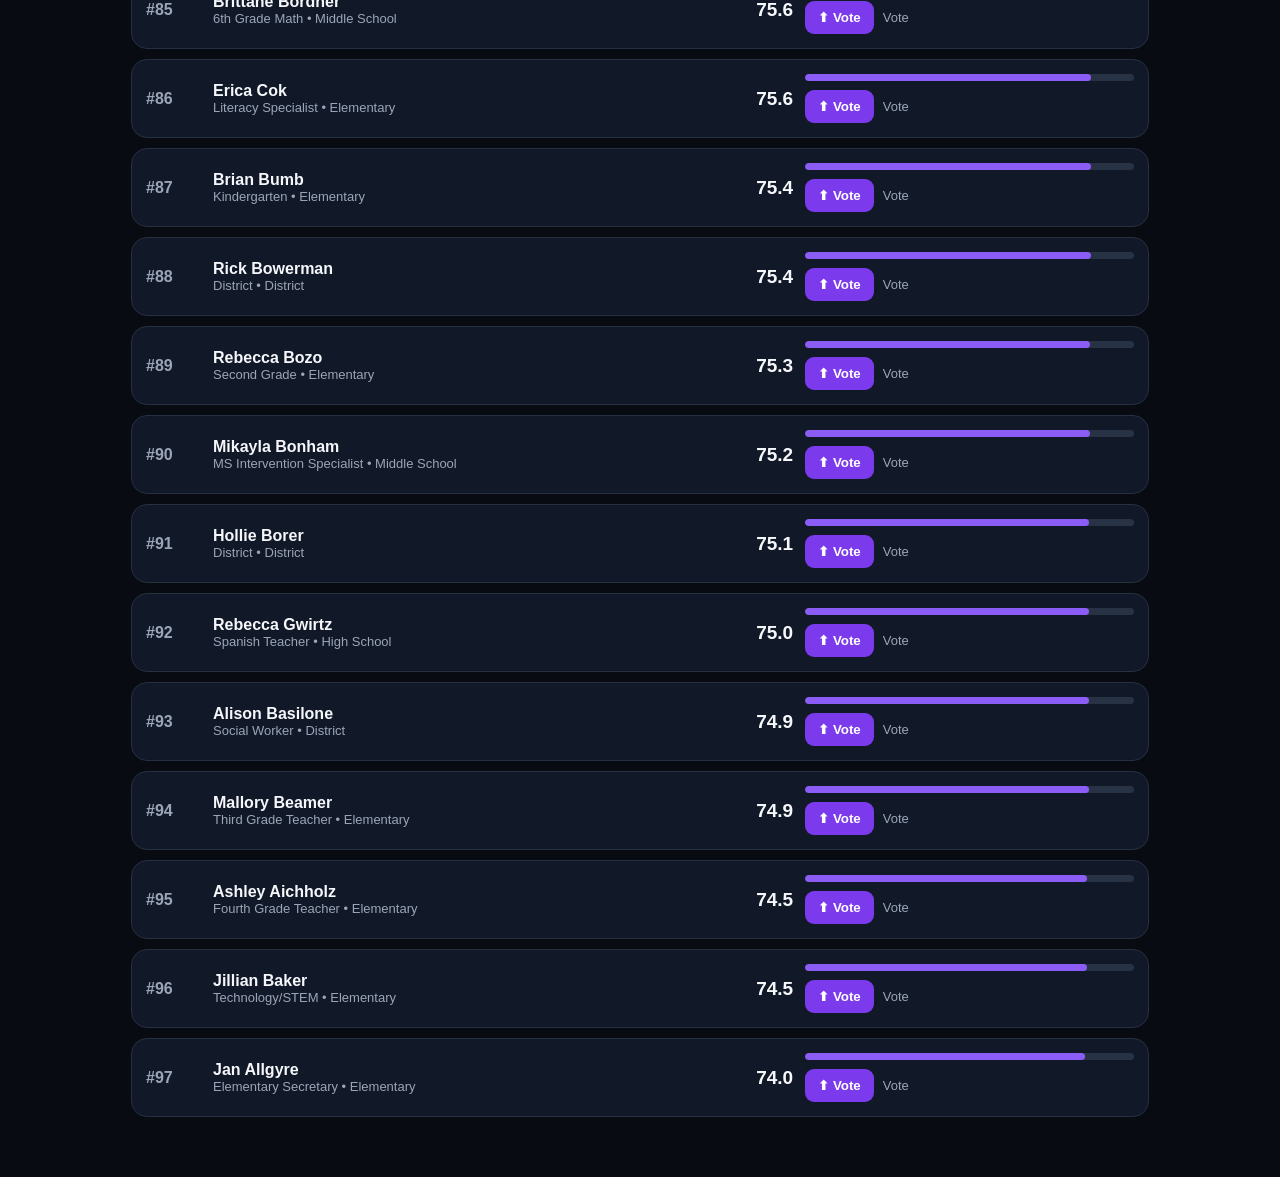
==== commit a32a4b89: "Update index.html" ====
--- a/index.html
+++ b/index.html
@@ -3,7 +3,6 @@
 <head>
 <meta charset="utf-8">
 <meta name="viewport" content="width=device-width,initial-scale=1">
-  <script>window.location.replace("https://seneca-east-aura.uwusenpaidaddy6741.workers.dev");</script>
 <title>Seneca East Staff Aura</title>
 <style>
 *{box-sizing:border-box}body{margin:0;font-family:Arial,sans-serif;background:#080b12;color:#f5f7fb}
@@ -174,5 +173,6 @@
 document.getElementById("rows").addEventListener("click",e=>{let b=e.target.closest(".vote-btn");if(b&&!b.disabled)vote(b.dataset.name);});
 setInterval(render,1000);load();
 </script>
+  <!-- Cloudflare redeploy -->
 </body>
 </html>
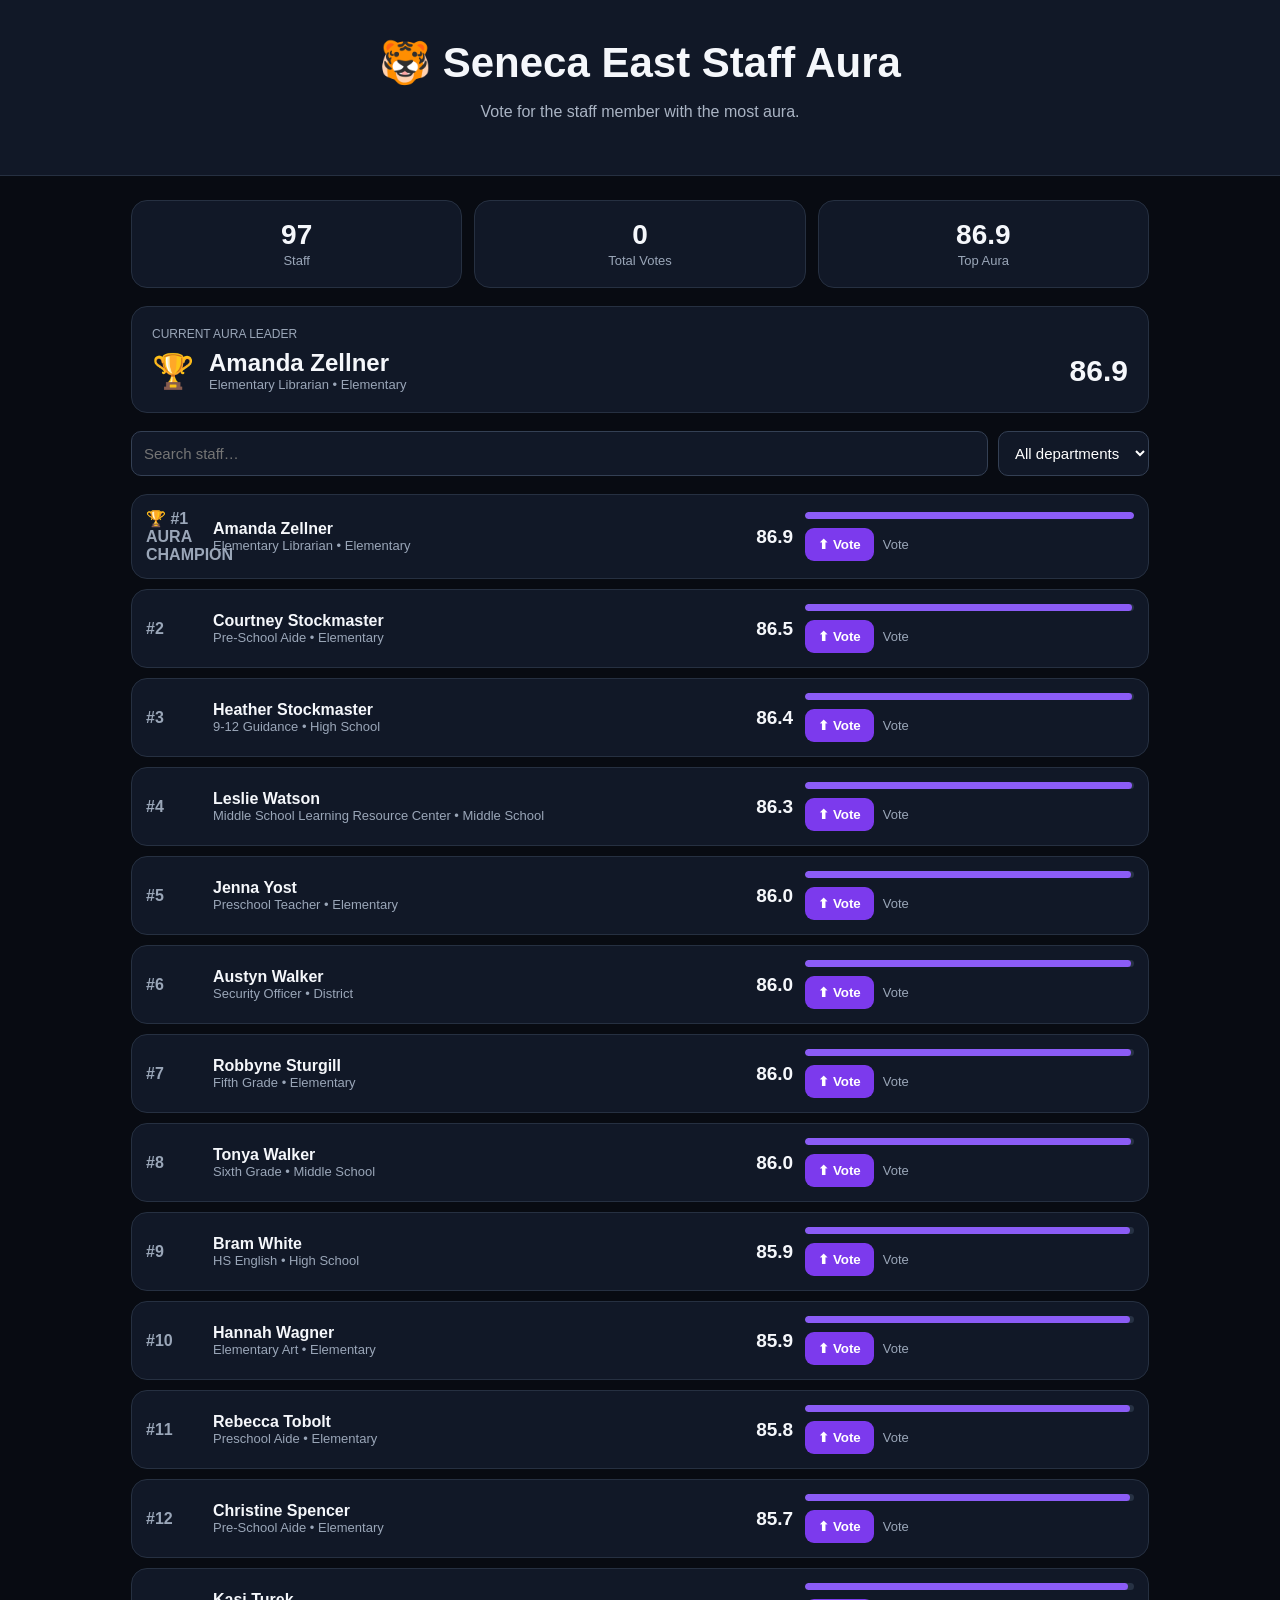
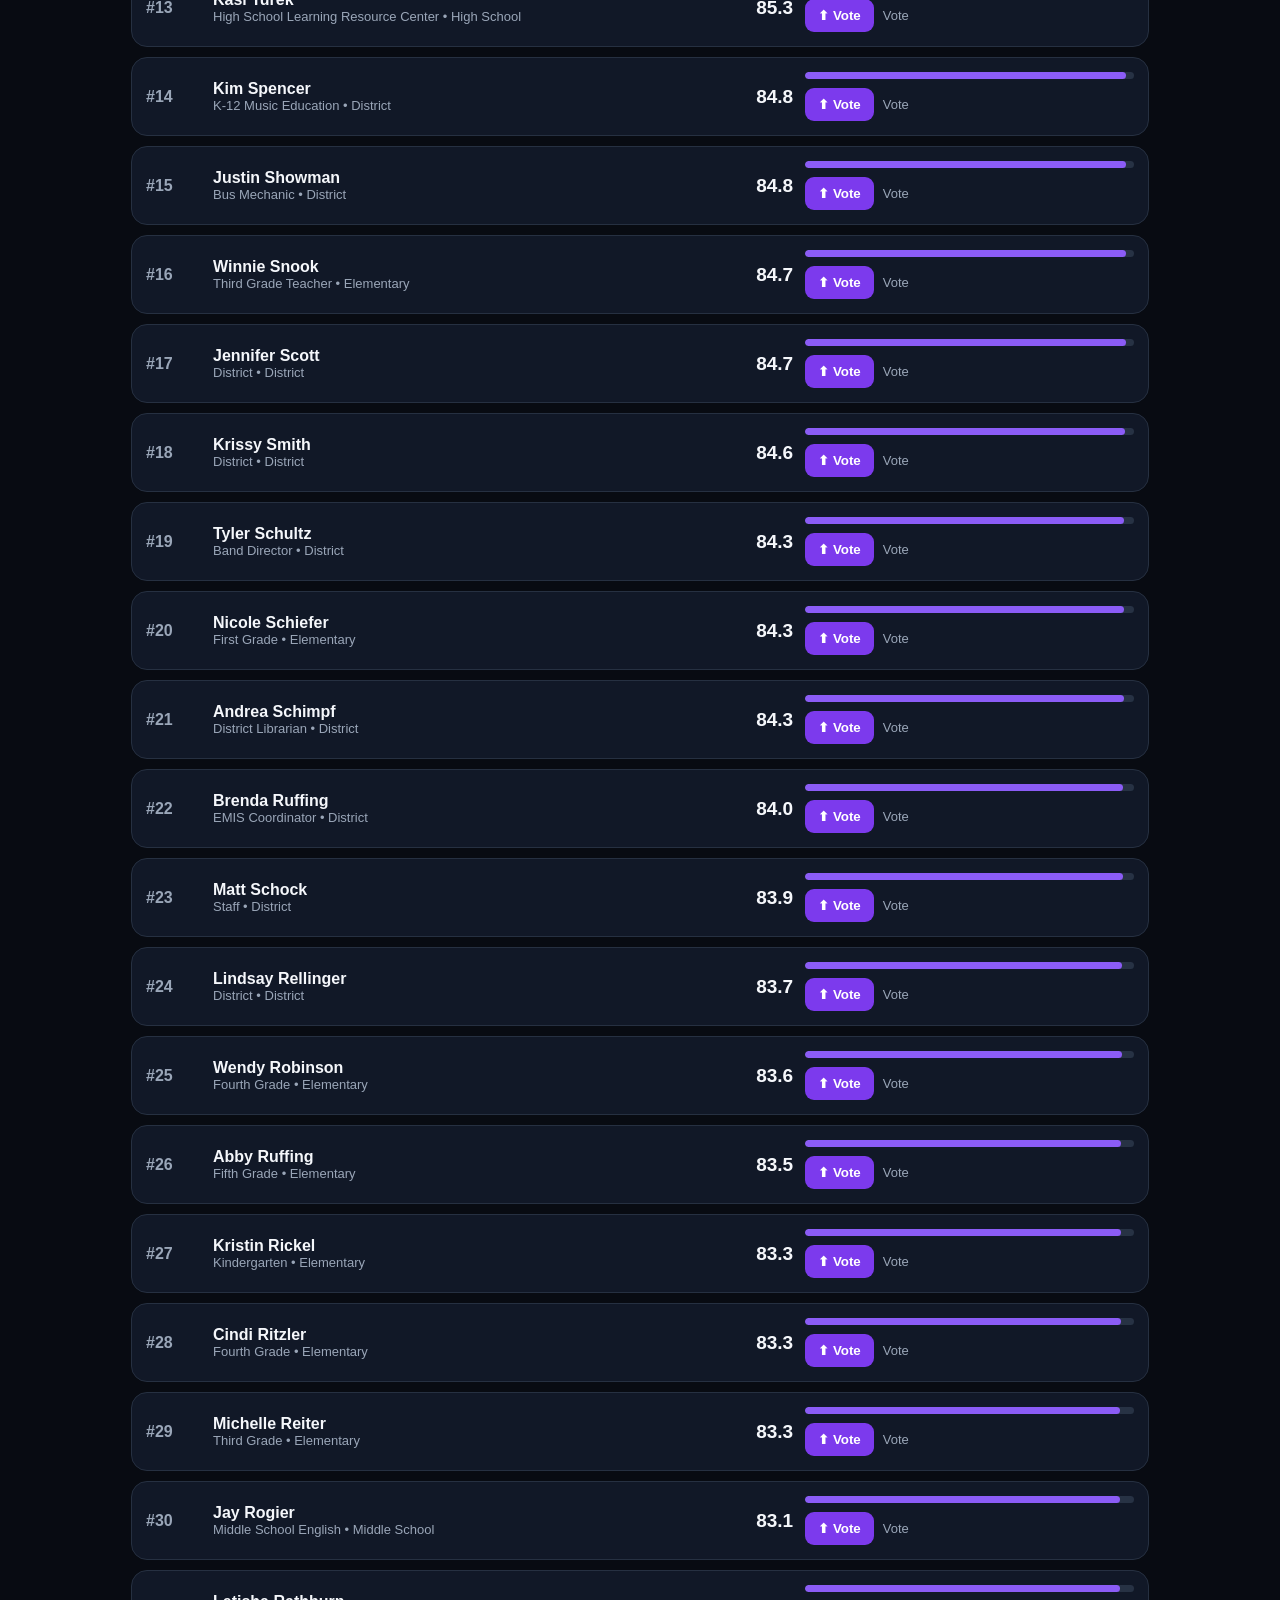
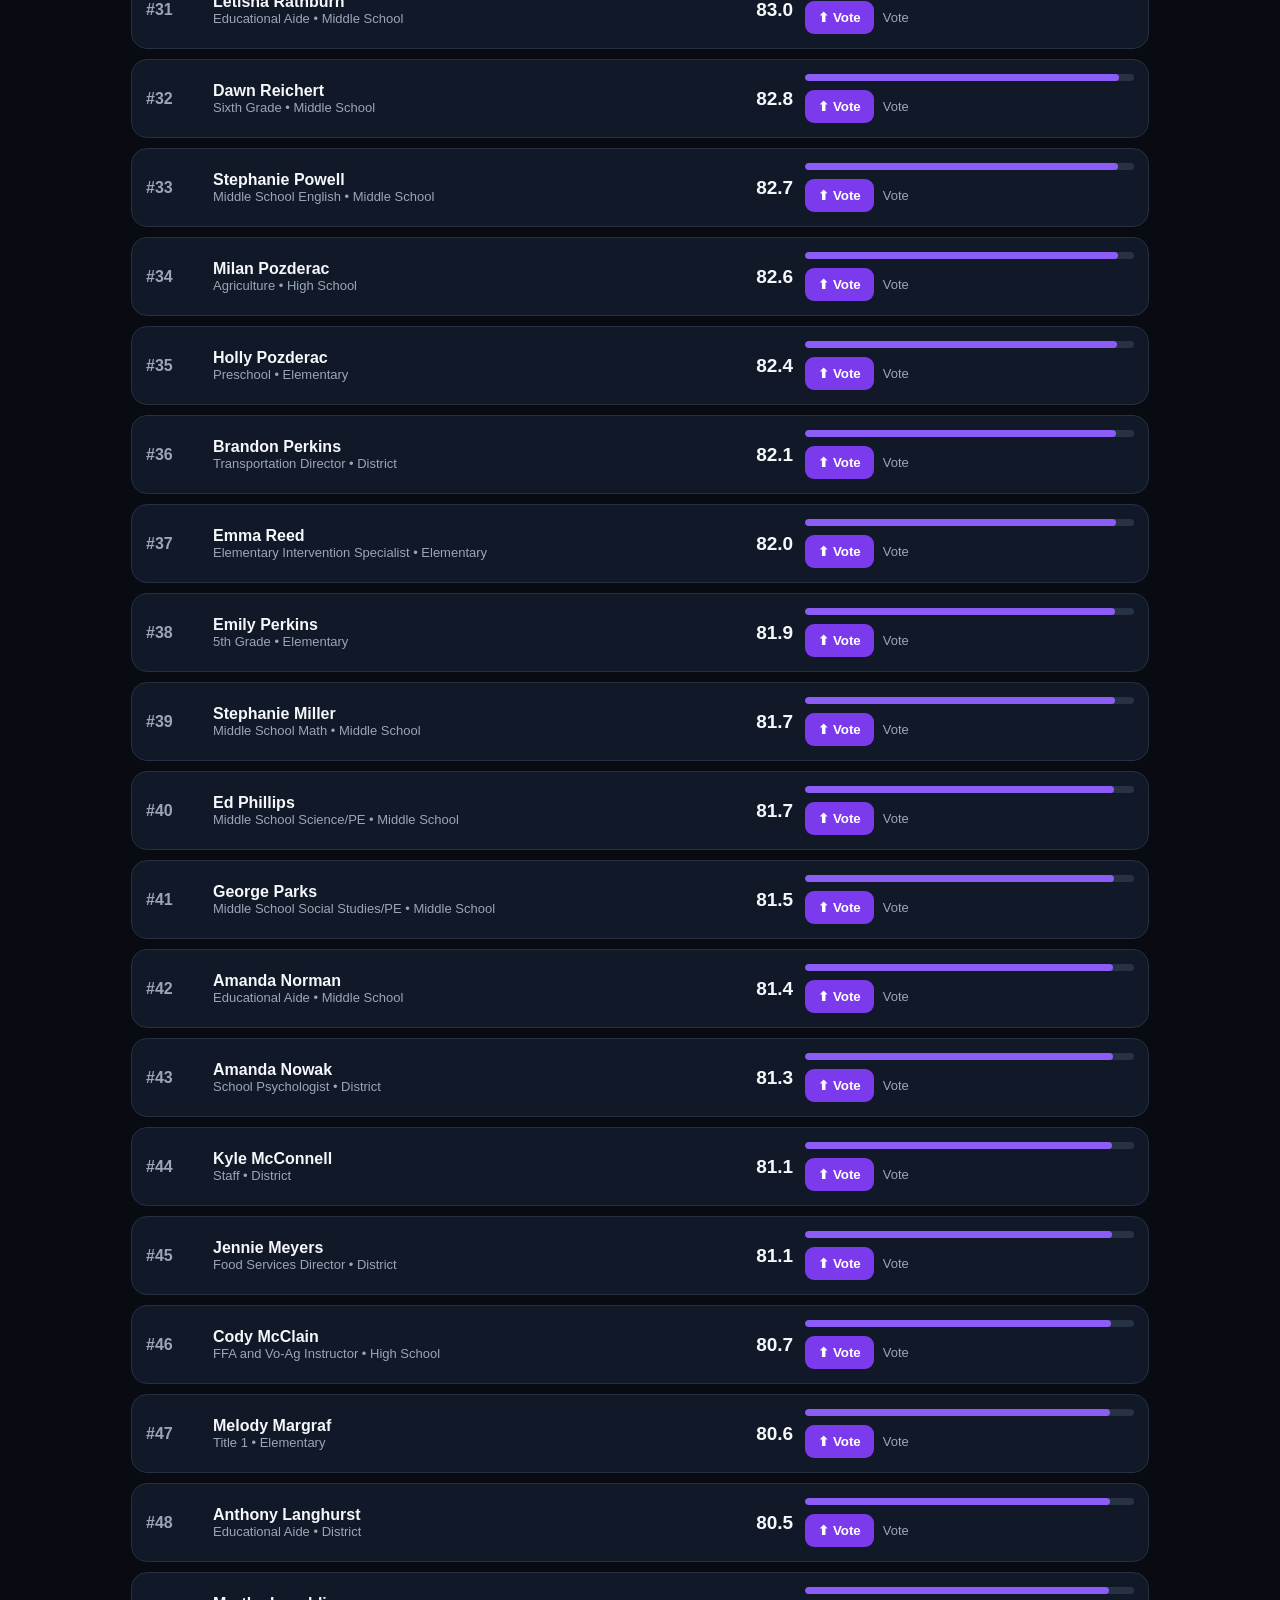
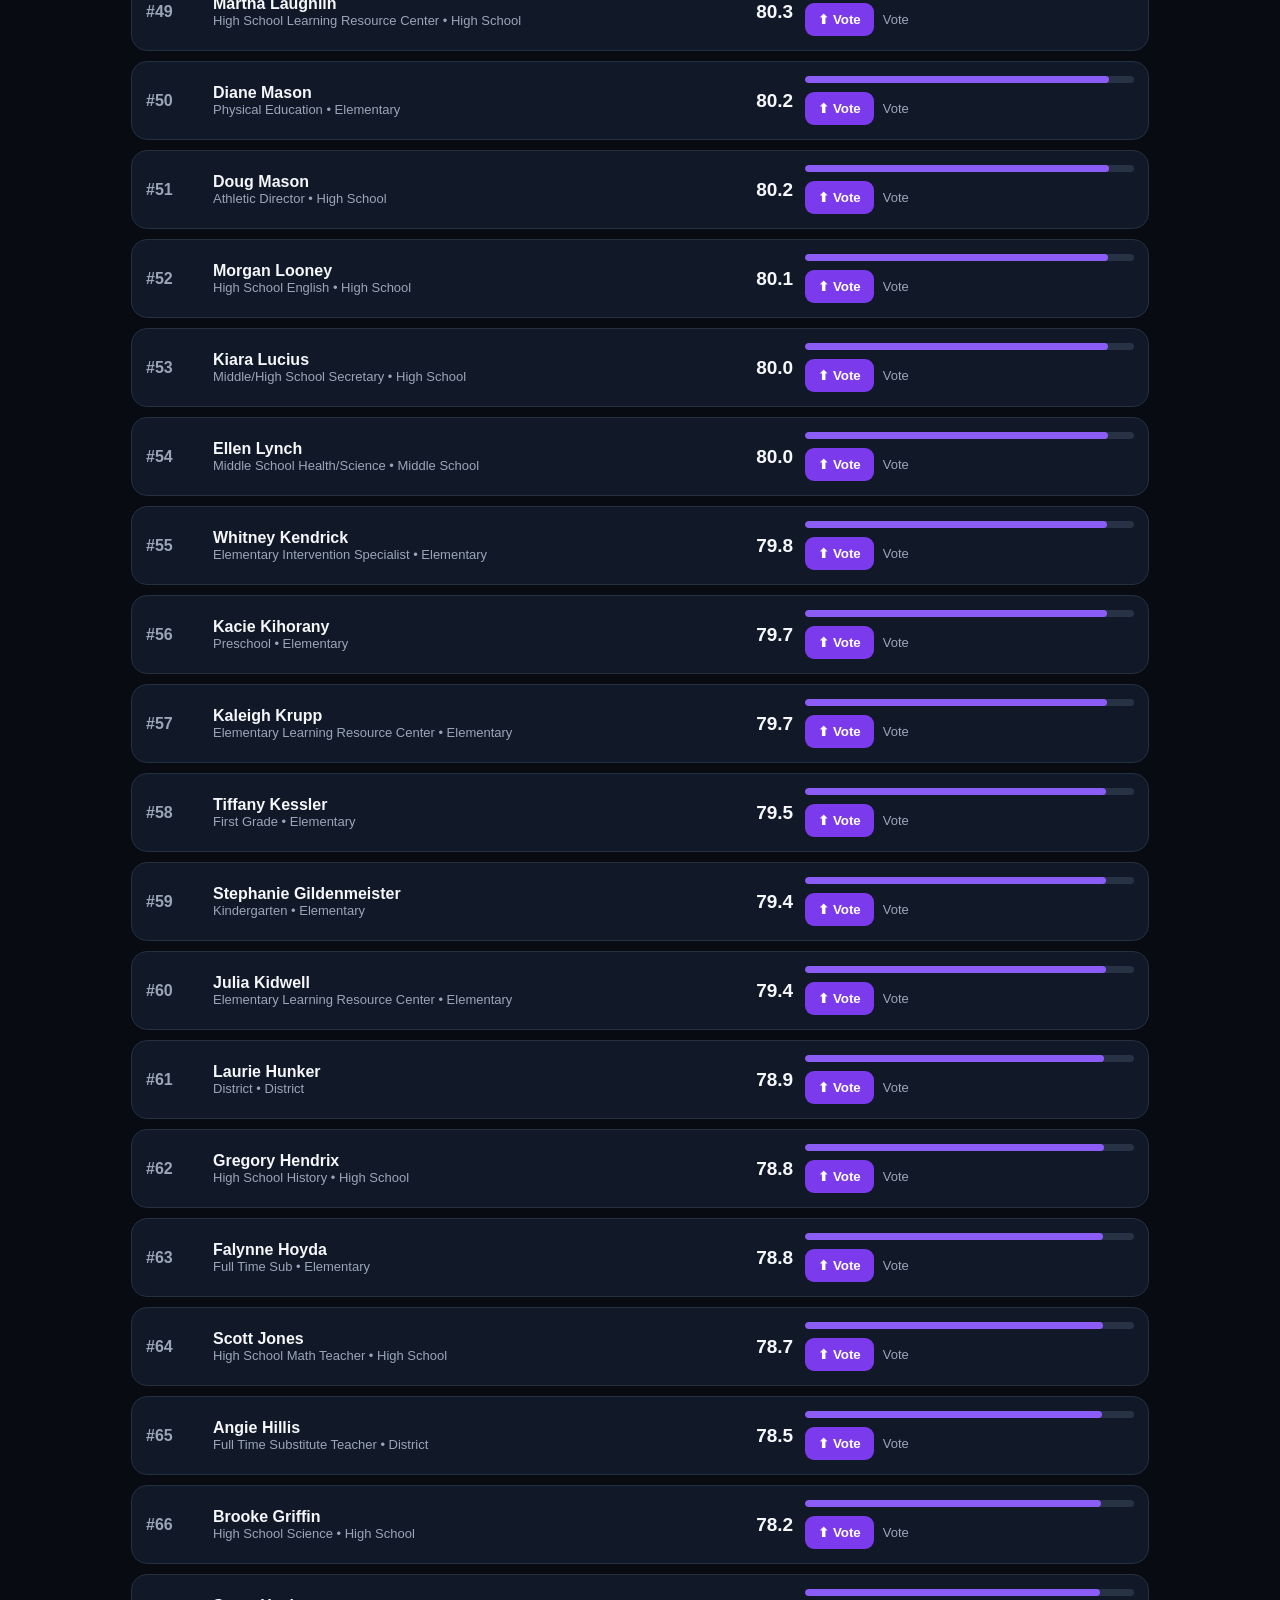
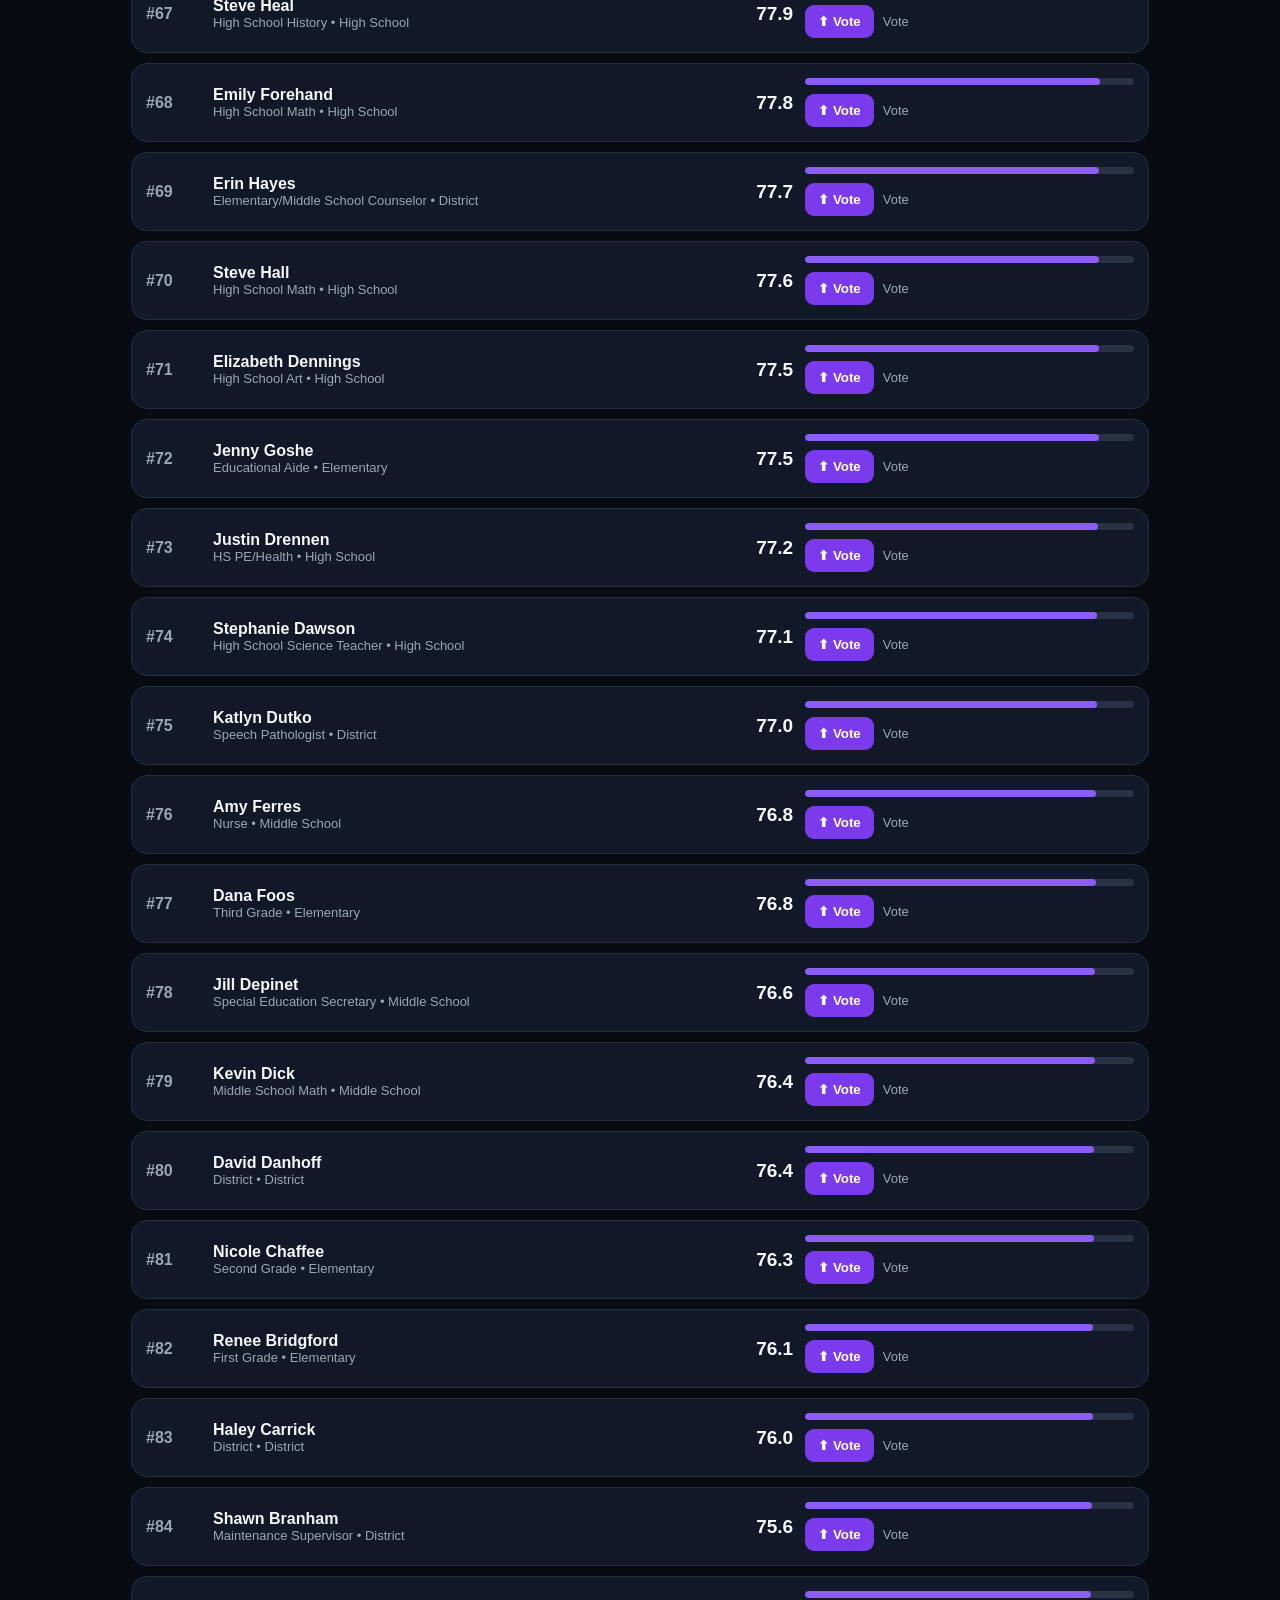
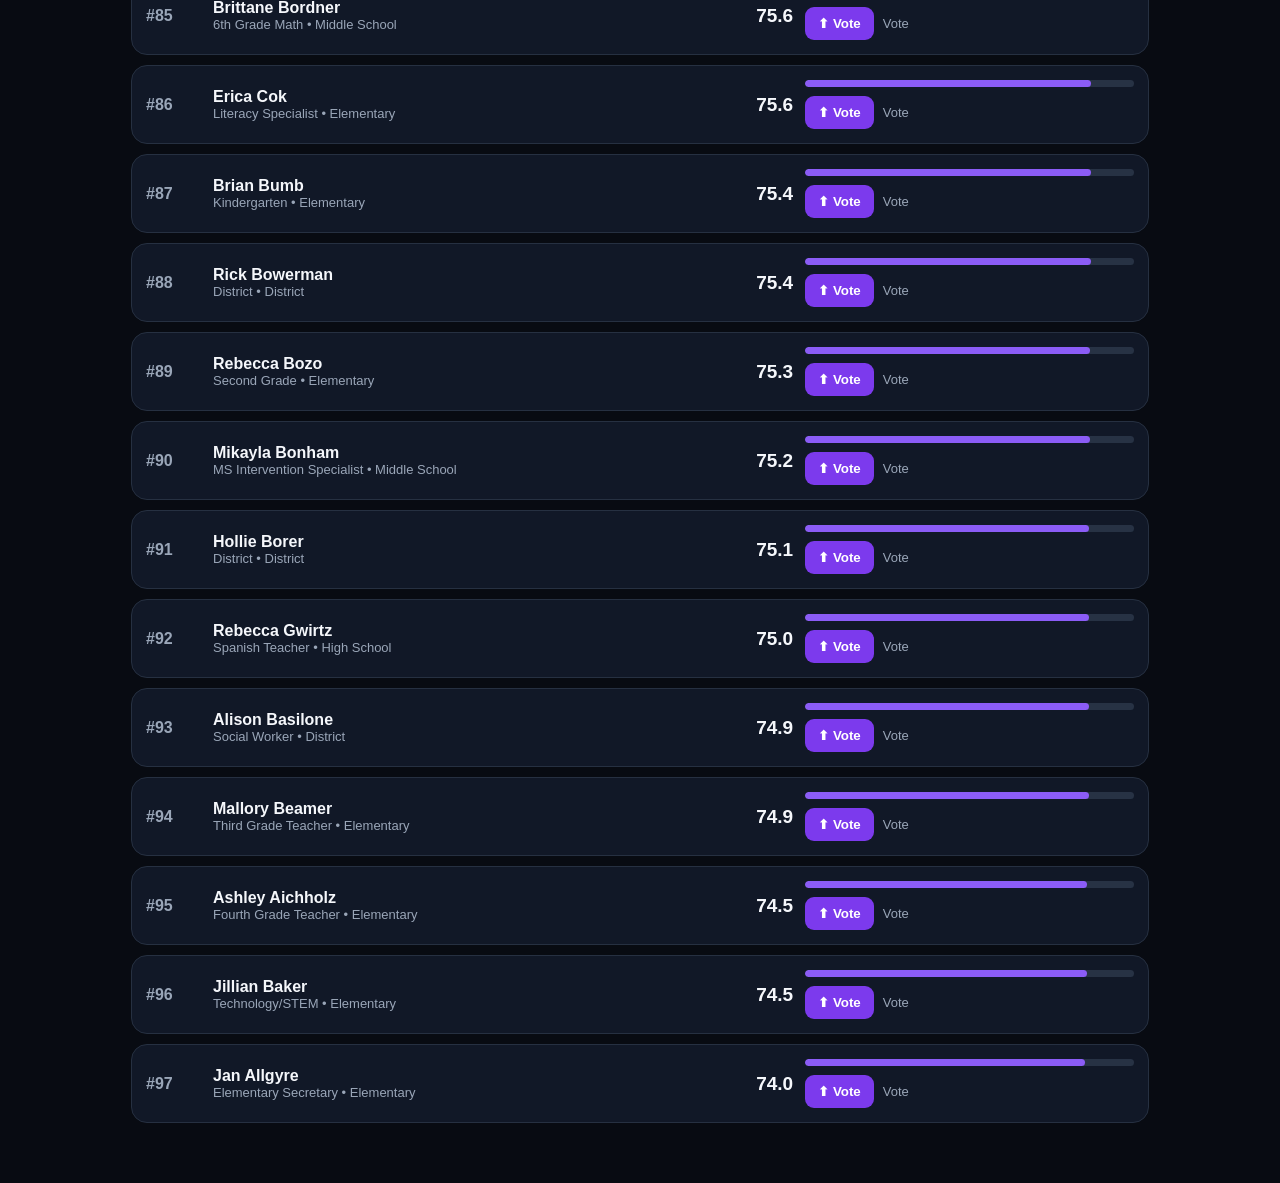
==== commit e496a829: "Update index.html" ====
--- a/index.html
+++ b/index.html
@@ -155,7 +155,7 @@
 let max=Math.max(1,...all.map(s=>Number(s.aura||0))),cd=remaining();
 document.getElementById("rows").innerHTML=rows.length?rows.map(s=>{
 let rank=all.findIndex(x=>x.name===s.name)+1,a=Number(s.aura||0);
-return `<div class="row"><div class="rank">#${rank}</div><div><div class="name">${esc(s.name)}</div><div class="role">${esc(s.role)} • ${esc(s.dept)}</div></div><div class="score">${a.toFixed(1)}</div><div><div class="bar"><i style="width:${Math.min(100,a/max*100)}%"></i></div><div class="vote"><button class="vote-btn" data-name="${esc(s.name)}" ${cd?"disabled":""}>⬆ Vote</button><span class="status">${cd?cdText():"Vote"}</span></div></div></div>`;
+return `<div class="row"><div class="rank">${rank===1?"🏆 #1 AURA CHAMPION":`#${rank}`}</div><div><div class="name">${esc(s.name)}</div><div class="role">${esc(s.role)} • ${esc(s.dept)}</div></div><div class="score">${a.toFixed(1)}</div><div><div class="bar"><i style="width:${Math.min(100,a/max*100)}%"></i></div><div class="vote"><button class="vote-btn" data-name="${esc(s.name)}" ${cd?"disabled":""}>⬆ Vote</button><span class="status">${cd?cdText():"Vote"}</span></div></div></div>`;
 }).join(""):`<div class="empty">No staff members match your search.</div>`;
 }
 async function vote(name){
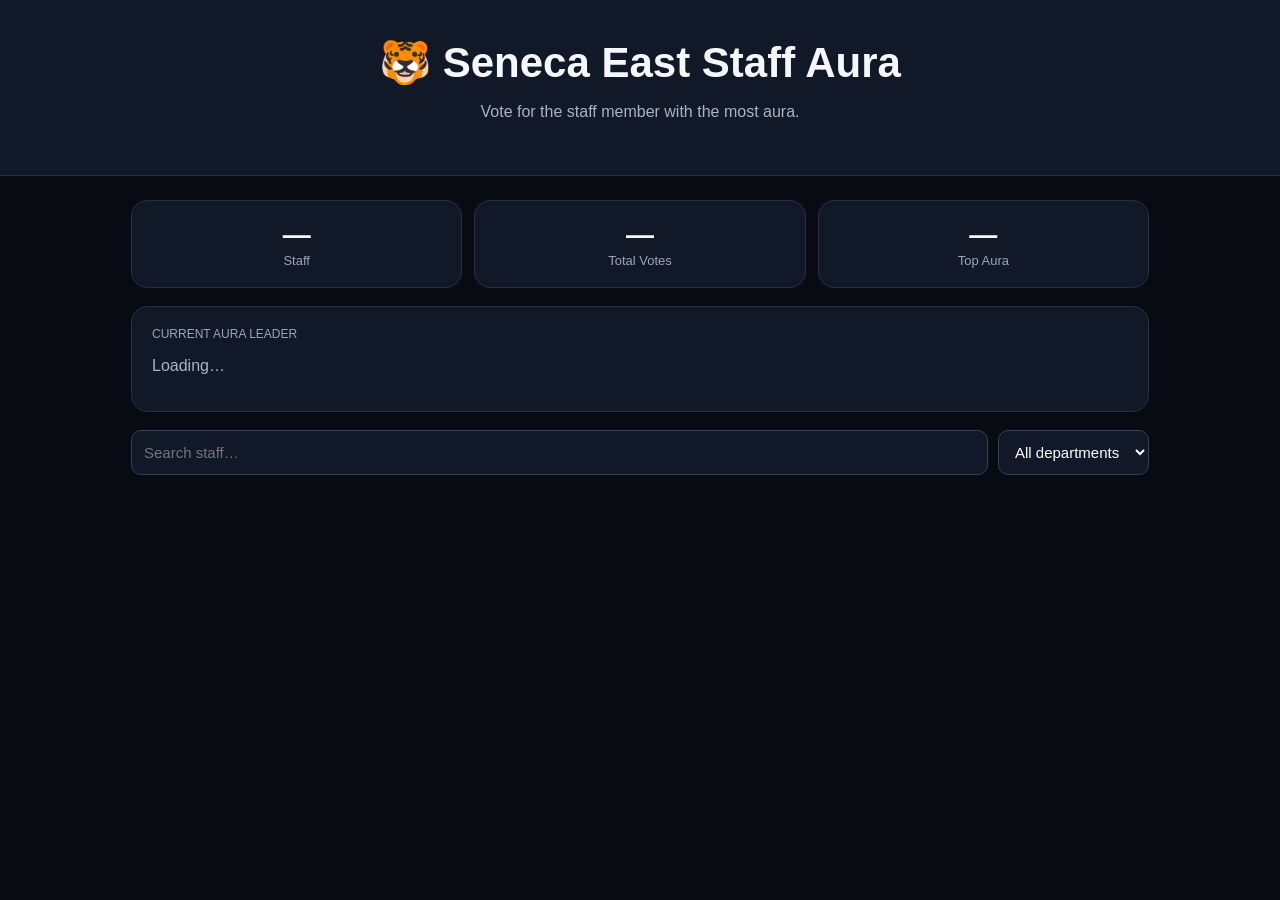
==== commit 45da2c8e: "Update index.html" ====
--- a/index.html
+++ b/index.html
@@ -155,7 +155,7 @@
 let max=Math.max(1,...all.map(s=>Number(s.aura||0))),cd=remaining();
 document.getElementById("rows").innerHTML=rows.length?rows.map(s=>{
 let rank=all.findIndex(x=>x.name===s.name)+1,a=Number(s.aura||0);
-return `<div class="row"><div class="rank">${rank===1?"🏆 #1 AURA CHAMPION":`#${rank}`}</div><div><div class="name">${esc(s.name)}</div><div class="role">${esc(s.role)} • ${esc(s.dept)}</div></div><div class="score">${a.toFixed(1)}</div><div><div class="bar"><i style="width:${Math.min(100,a/max*100)}%"></i></div><div class="vote"><button class="vote-btn" data-name="${esc(s.name)}" ${cd?"disabled":""}>⬆ Vote</button><span class="status">${cd?cdText():"Vote"}</span></div></div></div>`;
+return `<div class="row"><div class="rank">${rank===1?"🏆 #1 AURA CHAMPION":rank===2?"🥈 #2 AURA ELITE":rank===3?"🥉 #3 AURA LEGEND":rank===4?"⭐ #4 AURA MASTER":rank===5?"🔥 #5 AURA ICON":`#${rank}`}</div><div><div class="name">${esc(s.name)}</div><div class="role">${esc(s.role)} • ${esc(s.dept)}</div></div><div class="score">${a.toFixed(1)}</div><div><div class="bar"><i style="width:${Math.min(100,a/max*100)}%"></i></div><div class="vote"><button class="vote-btn" data-name="${esc(s.name)}" ${cd?"disabled":""}>⬆ Vote</button><span class="status">${cd?cdText():"Vote"}</span></div></div></div>`;
 }).join(""):`<div class="empty">No staff members match your search.</div>`;
 }
 async function vote(name){
@@ -163,8 +163,8 @@
 try{
 let r=await fetch(API+"/vote",{method:"POST",headers:{"Content-Type":"application/json"},body:JSON.stringify({name})});
 let b=await r.json().catch(()=>({}));
-if(!r.ok){if(b.error==="COOLDOWN"){cooldownUntil=Date.now()+Number(b.retryAfter||21600000);localStorage.setItem("auraCooldownUntil",cooldownUntil);render();alert("You can vote again in 6 hours.");return;}throw Error();}
-cooldownUntil=Date.now()+21600000;localStorage.setItem("auraCooldownUntil",cooldownUntil);
+f(!r.ok){if(b.error==="COOLDOWN"){cooldownUntil=Date.now()+Number(b.retryAfter||7200000);localStorage.setItem("auraCooldownUntil",cooldownUntil);render();alert("You can vote again in 2 hours.");return;}throw Error();}
+cooldownUntil=Date.now()+7200000;localStorage.setItem("auraCooldownUntil",cooldownUntil);
 if(b.leaderboard)data=b.leaderboard;else await load();render();
 }catch(e){console.error(e);alert("The voting server could not process your vote. Please try again.");}
 }
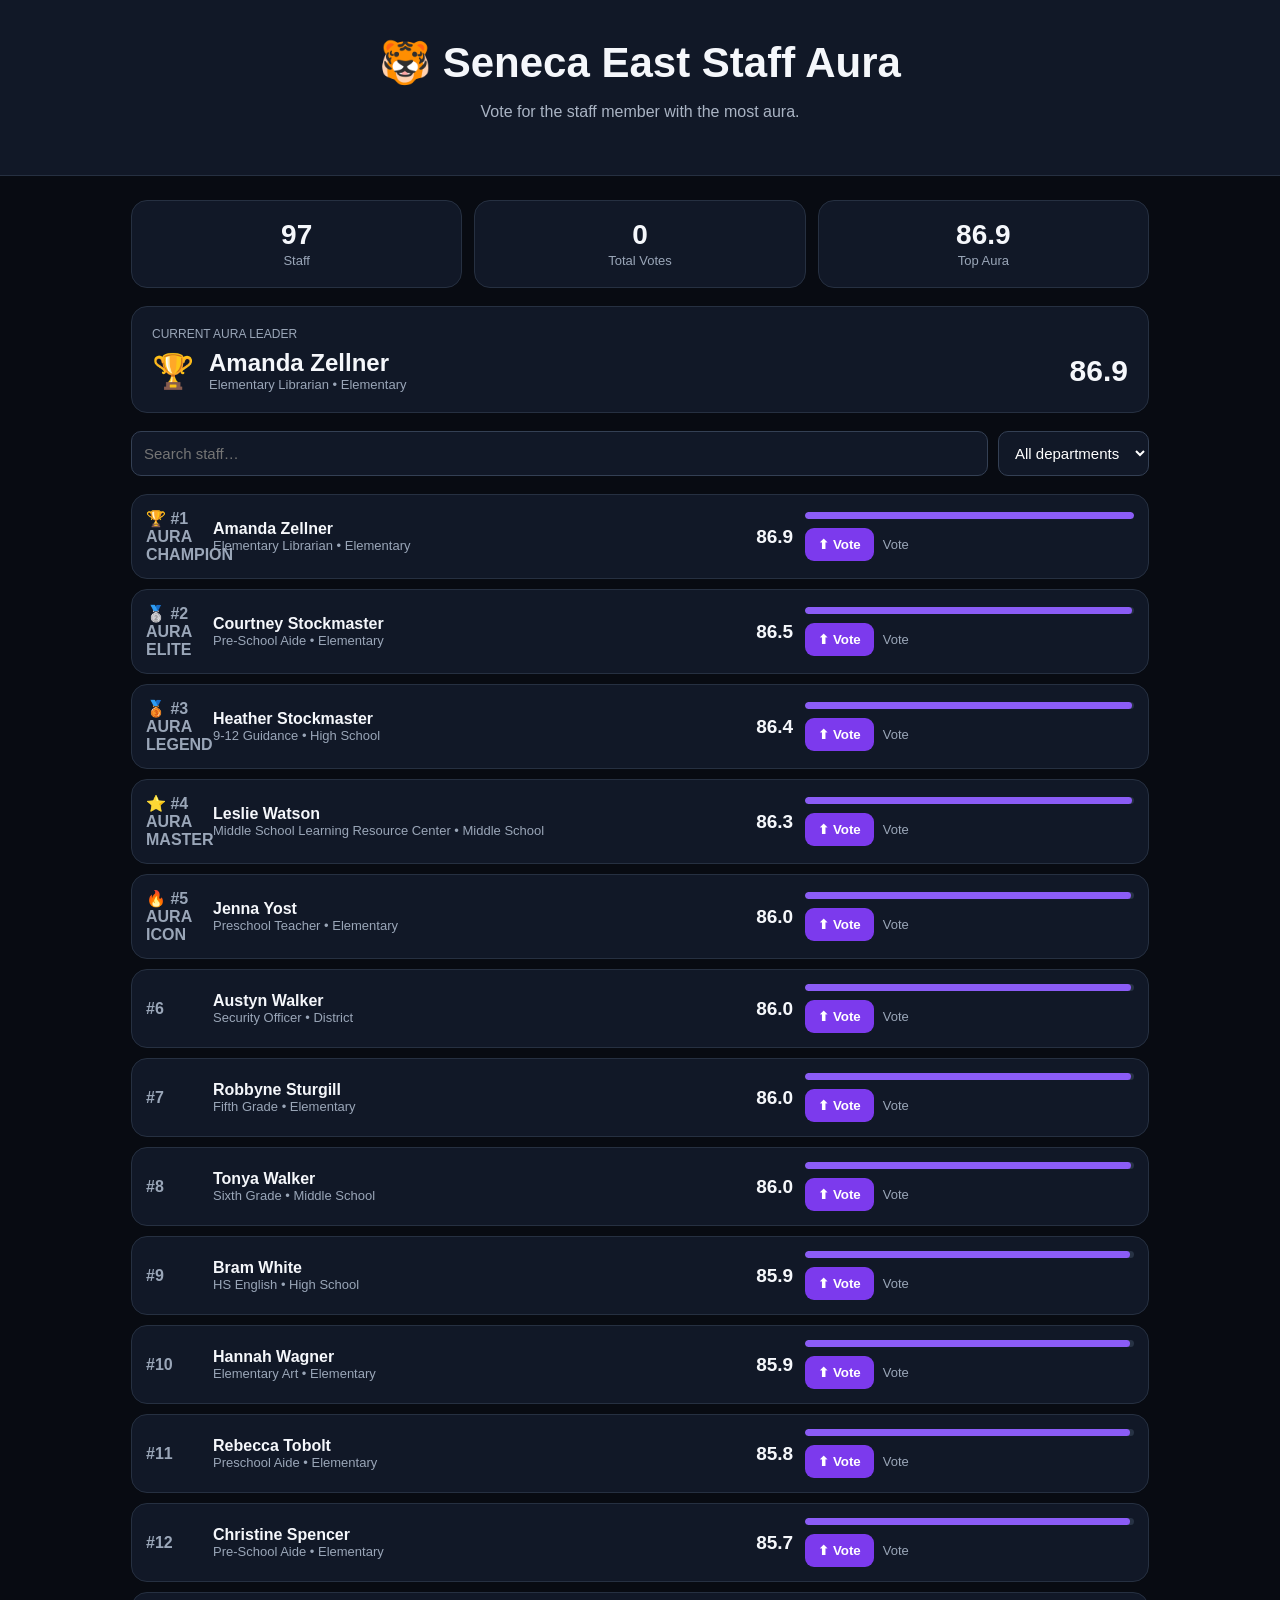
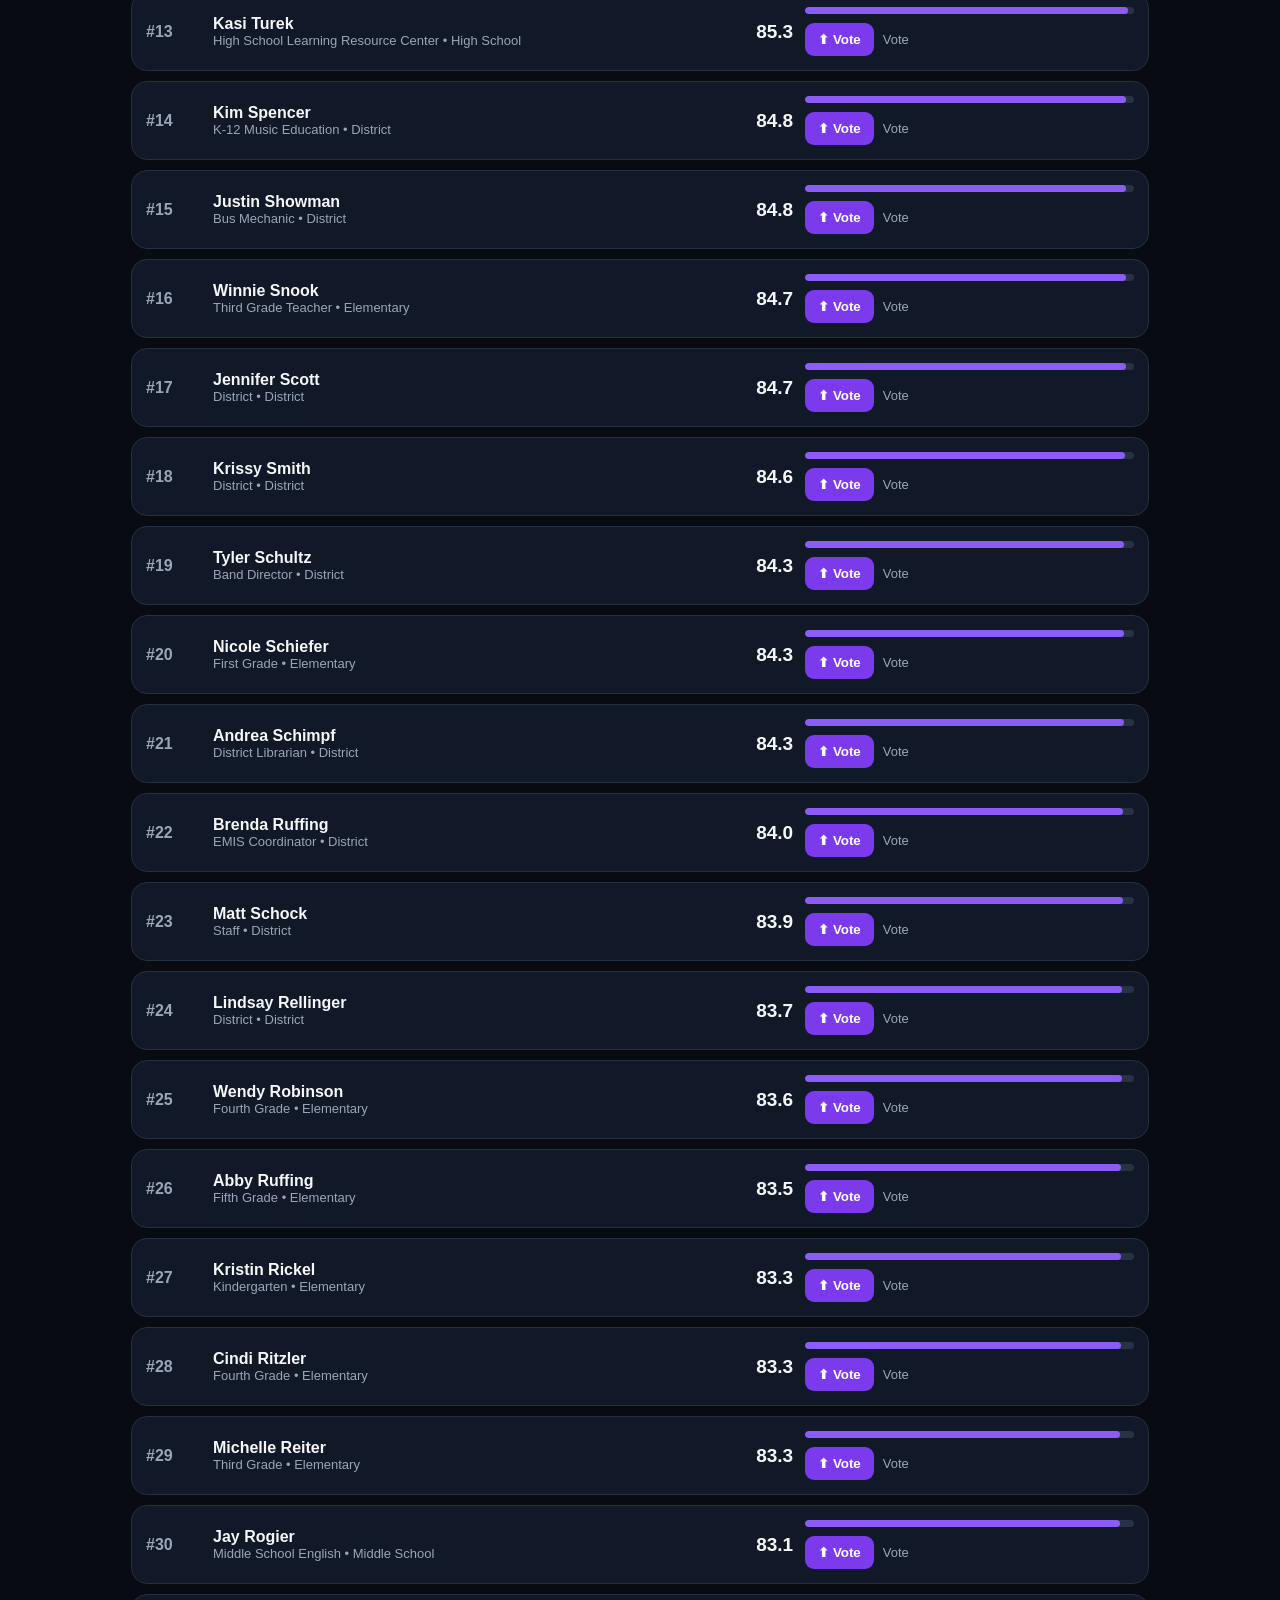
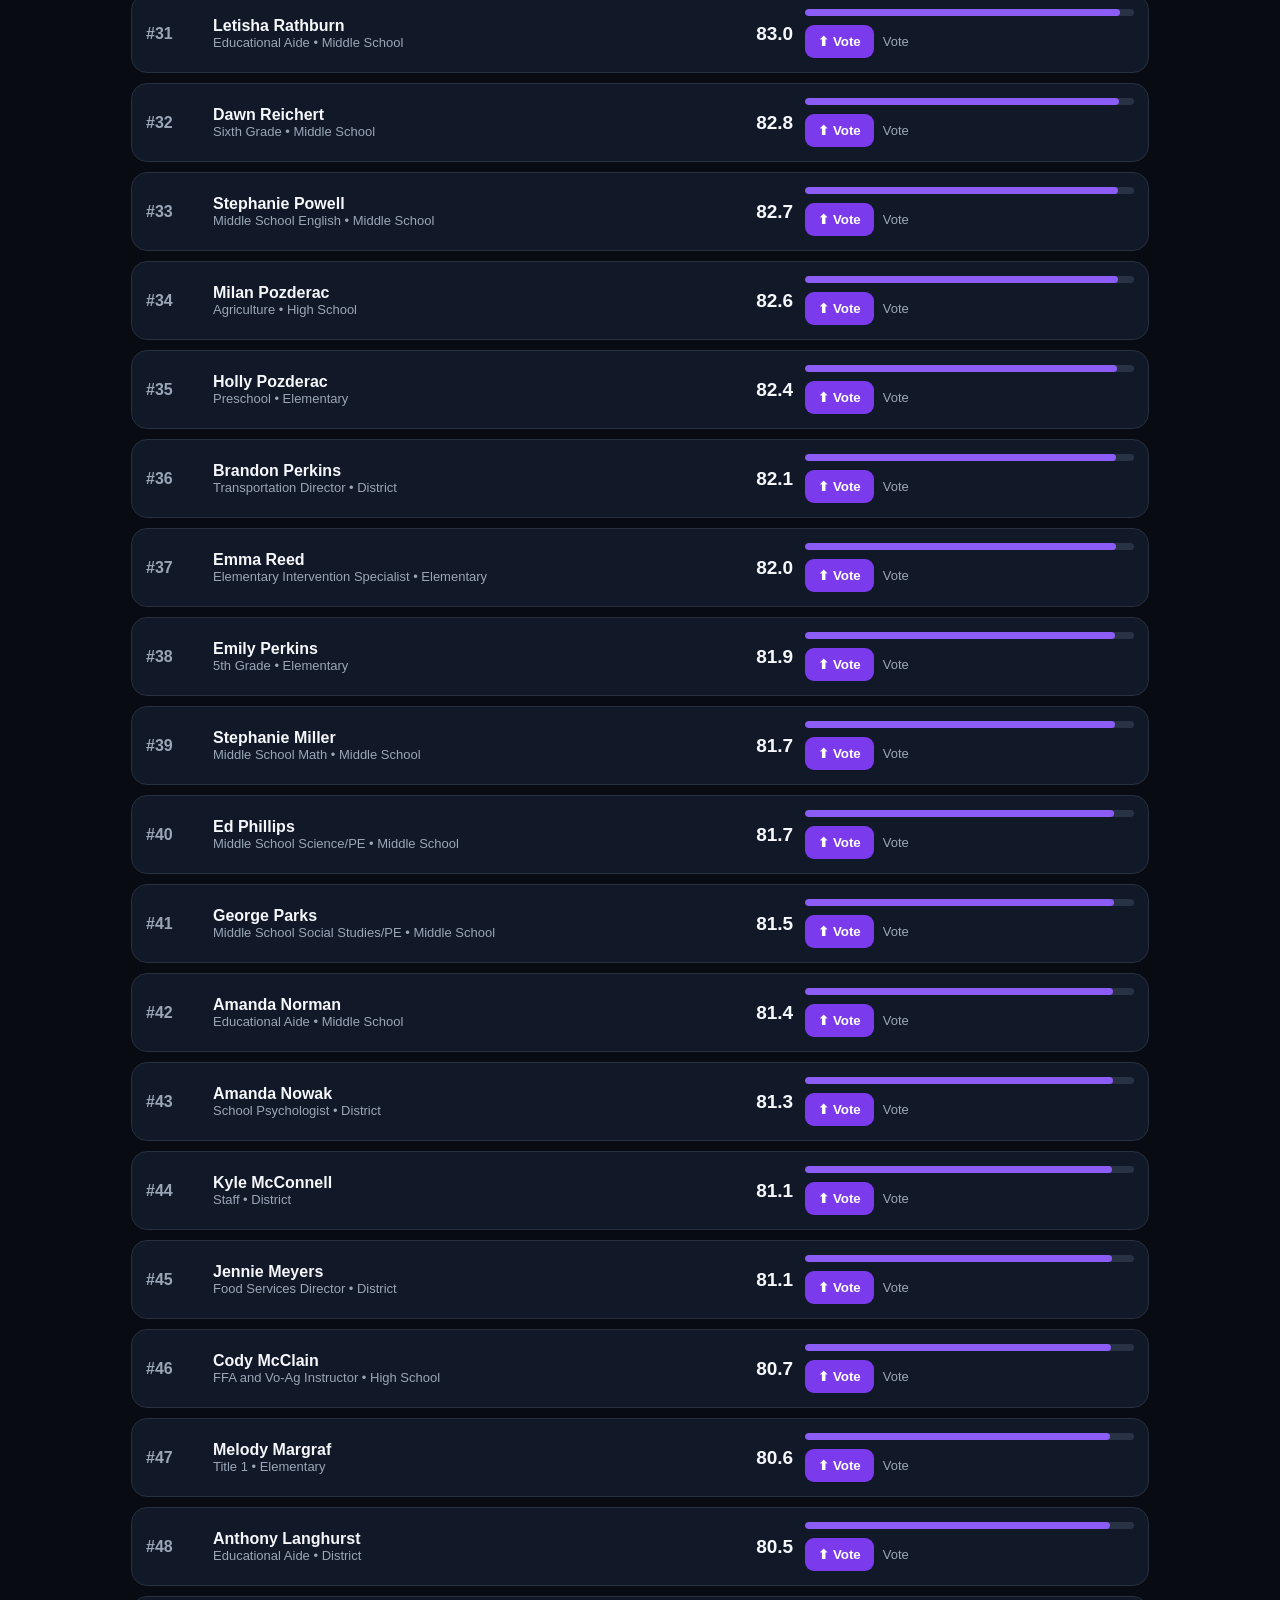
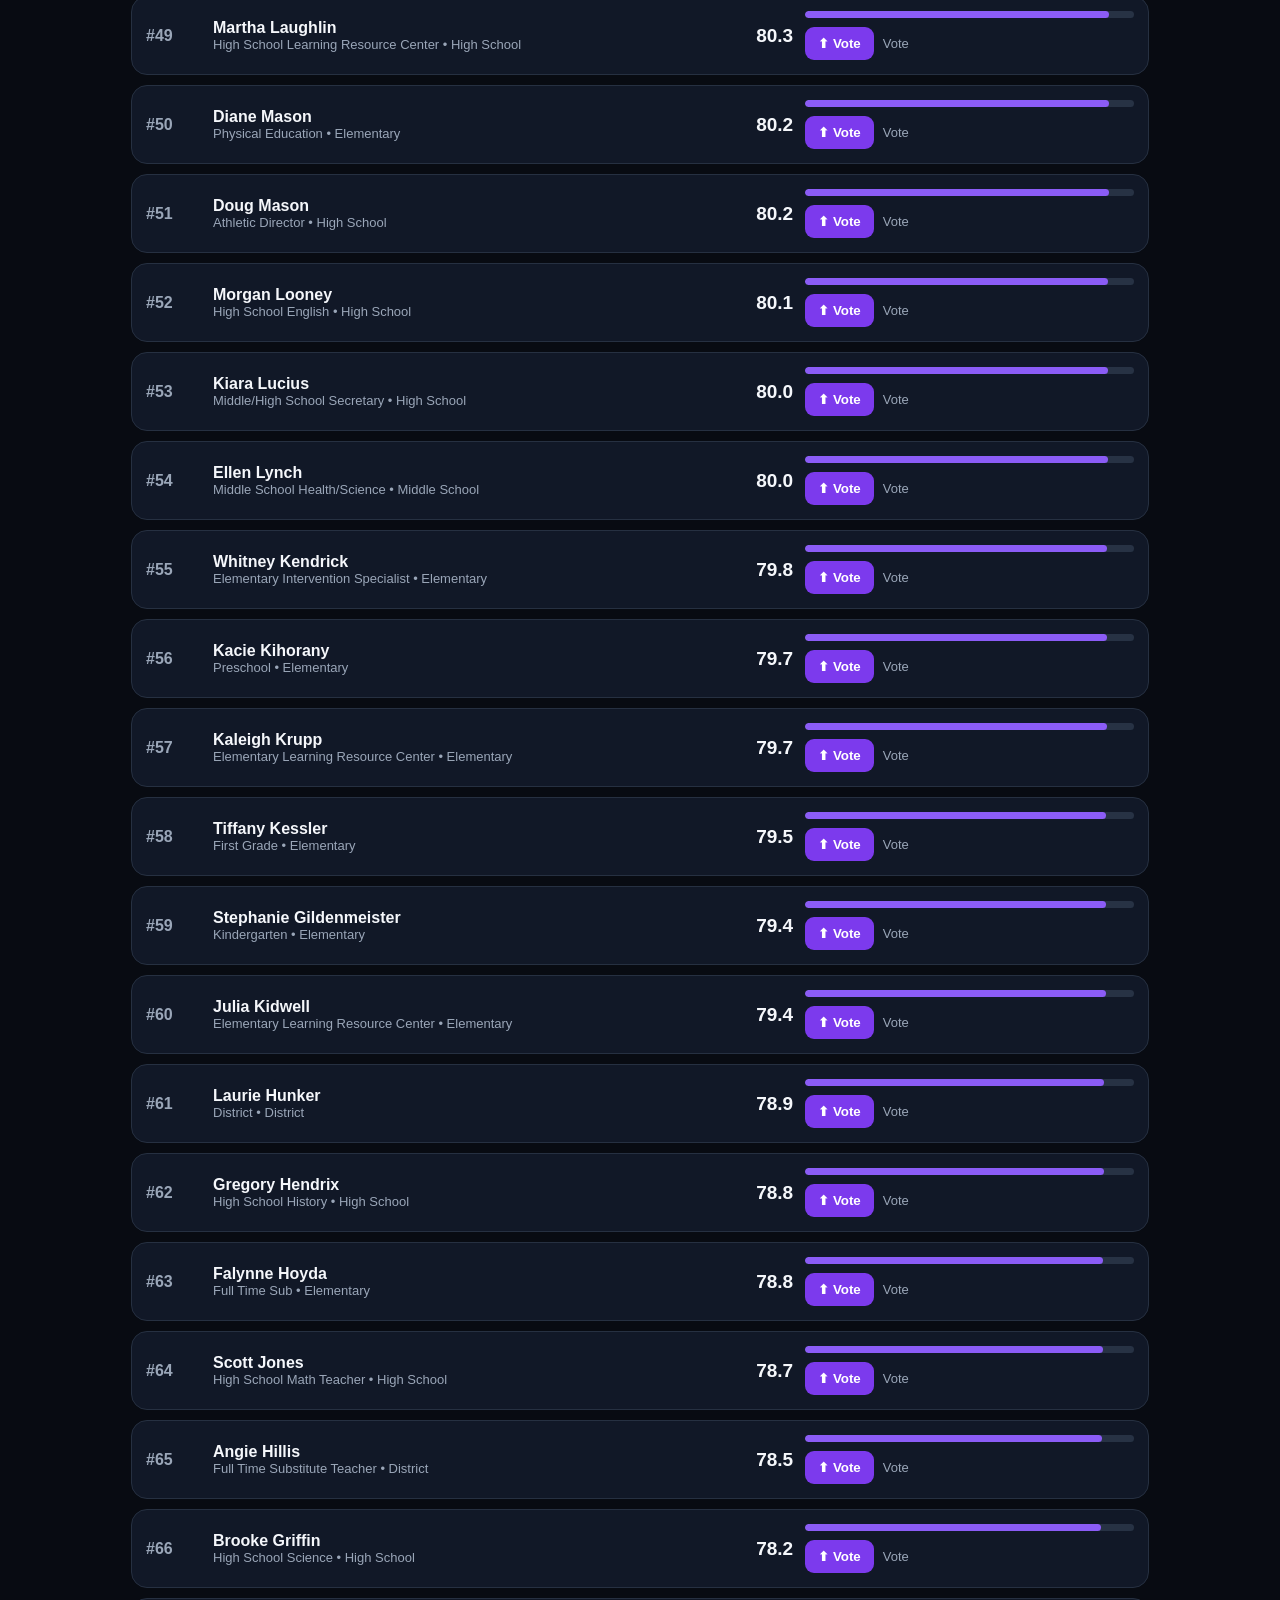
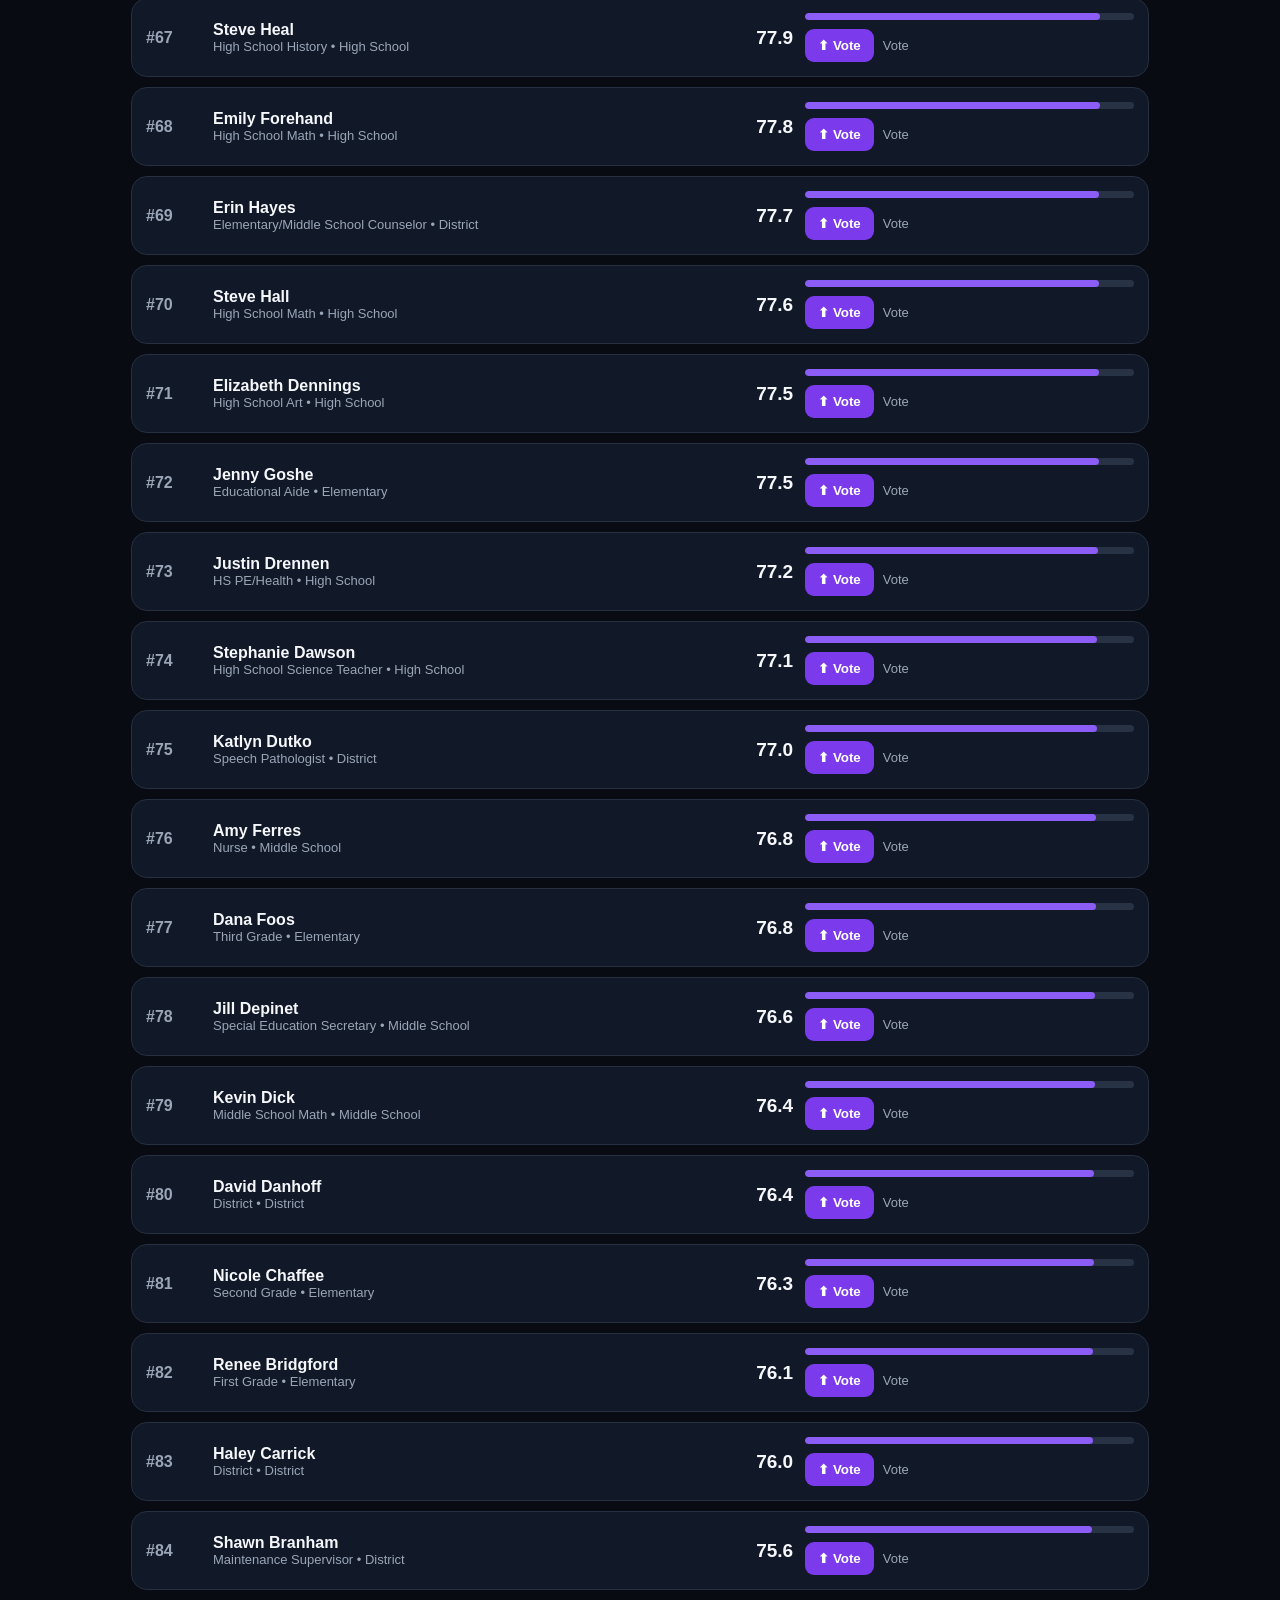
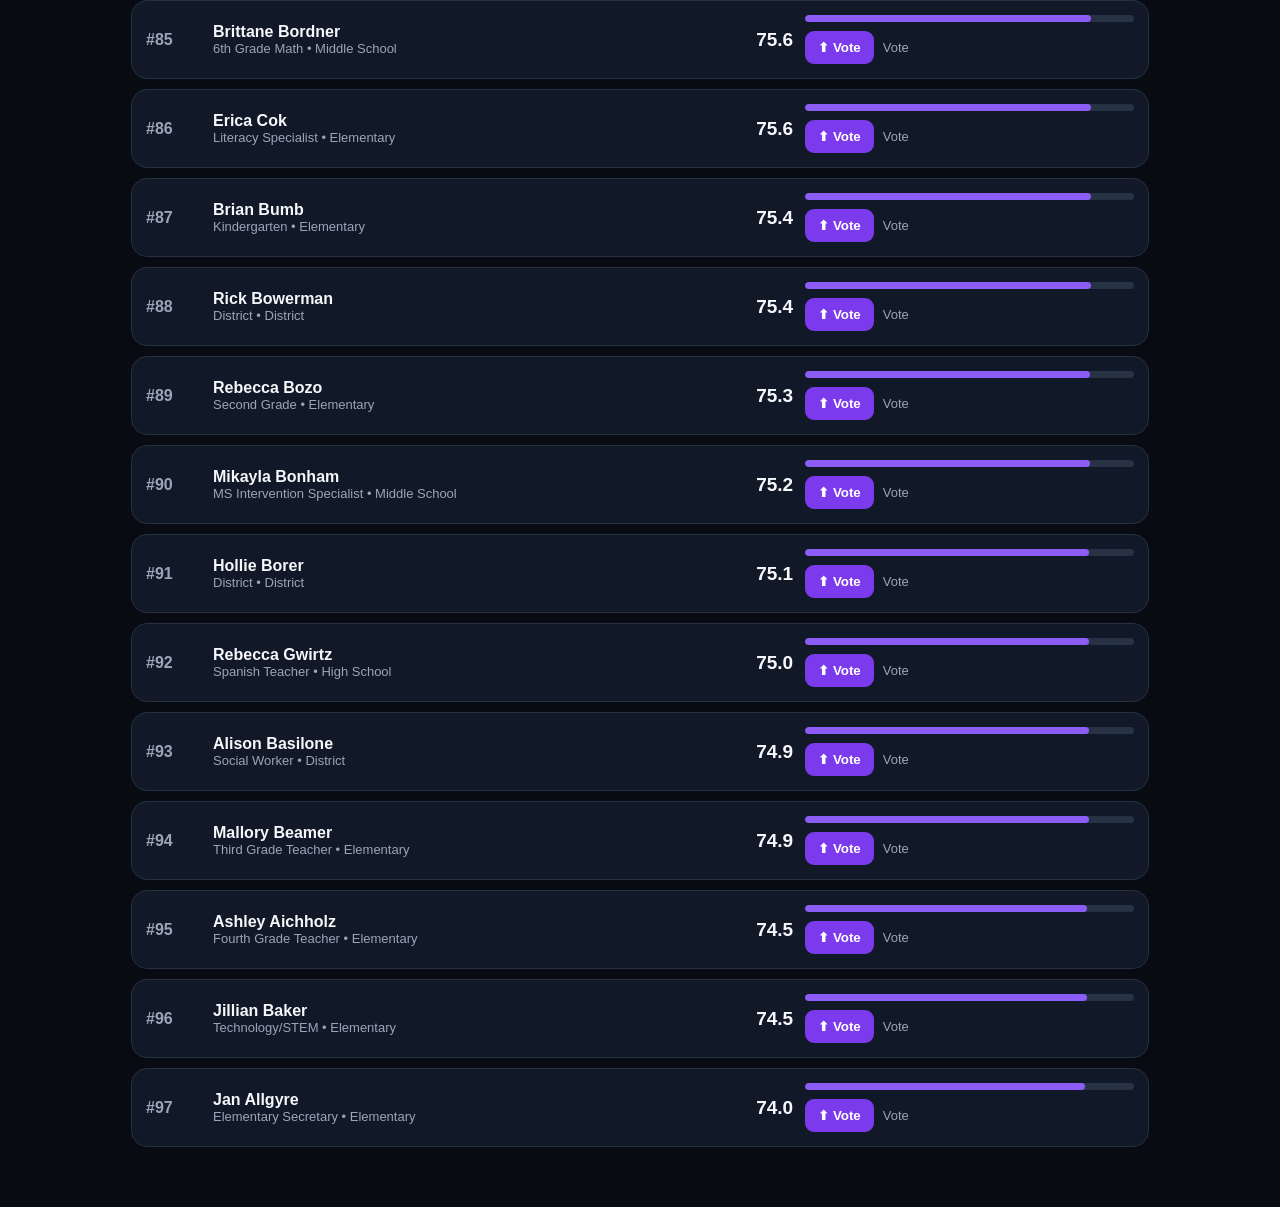
==== commit 5ea72857: "Update index.html" ====
--- a/index.html
+++ b/index.html
@@ -140,9 +140,17 @@
 function remaining(){return Math.max(0,cooldownUntil-Date.now());}
 function cdText(){let x=remaining();if(!x)return"Vote";let h=Math.floor(x/36e5),m=Math.floor(x%36e5/6e4),s=Math.floor(x%6e4/1e3);return `${h}h ${String(m).padStart(2,"0")}m ${String(s).padStart(2,"0")}s`;}
 async function load(){
-try{let r=await fetch(API+"/leaderboard",{cache:"no-store"});if(!r.ok)throw Error();data=await r.json();}
-catch(e){console.error(e);data=STAFF.map((s,i)=>({...s,votes:0,aura:72+((s.name.length*17+i*13)%2400)/100}));}
-render();
+  data=STAFF.map((s,i)=>({...s,votes:0,aura:72+((s.name.length*17+i*13)%2400)/100}));
+  render();
+
+  try{
+    let r=await fetch(API+"/leaderboard",{cache:"no-store"});
+    if(!r.ok)throw Error();
+    data=await r.json();
+    render();
+  }catch(e){
+    console.error("Leaderboard API error:",e);
+  }
 }
 function render(){
 let q=(document.getElementById("search").value||"").toLowerCase().trim(),d=document.getElementById("dept").value;
@@ -163,7 +171,7 @@
 try{
 let r=await fetch(API+"/vote",{method:"POST",headers:{"Content-Type":"application/json"},body:JSON.stringify({name})});
 let b=await r.json().catch(()=>({}));
-f(!r.ok){if(b.error==="COOLDOWN"){cooldownUntil=Date.now()+Number(b.retryAfter||7200000);localStorage.setItem("auraCooldownUntil",cooldownUntil);render();alert("You can vote again in 2 hours.");return;}throw Error();}
+if(!r.ok){if(b.error==="COOLDOWN"){cooldownUntil=Date.now()+Number(b.retryAfter||7200000);localStorage.setItem("auraCooldownUntil",cooldownUntil);render();alert("You can vote again in 2 hours.");return;}throw Error();}
 cooldownUntil=Date.now()+7200000;localStorage.setItem("auraCooldownUntil",cooldownUntil);
 if(b.leaderboard)data=b.leaderboard;else await load();render();
 }catch(e){console.error(e);alert("The voting server could not process your vote. Please try again.");}
